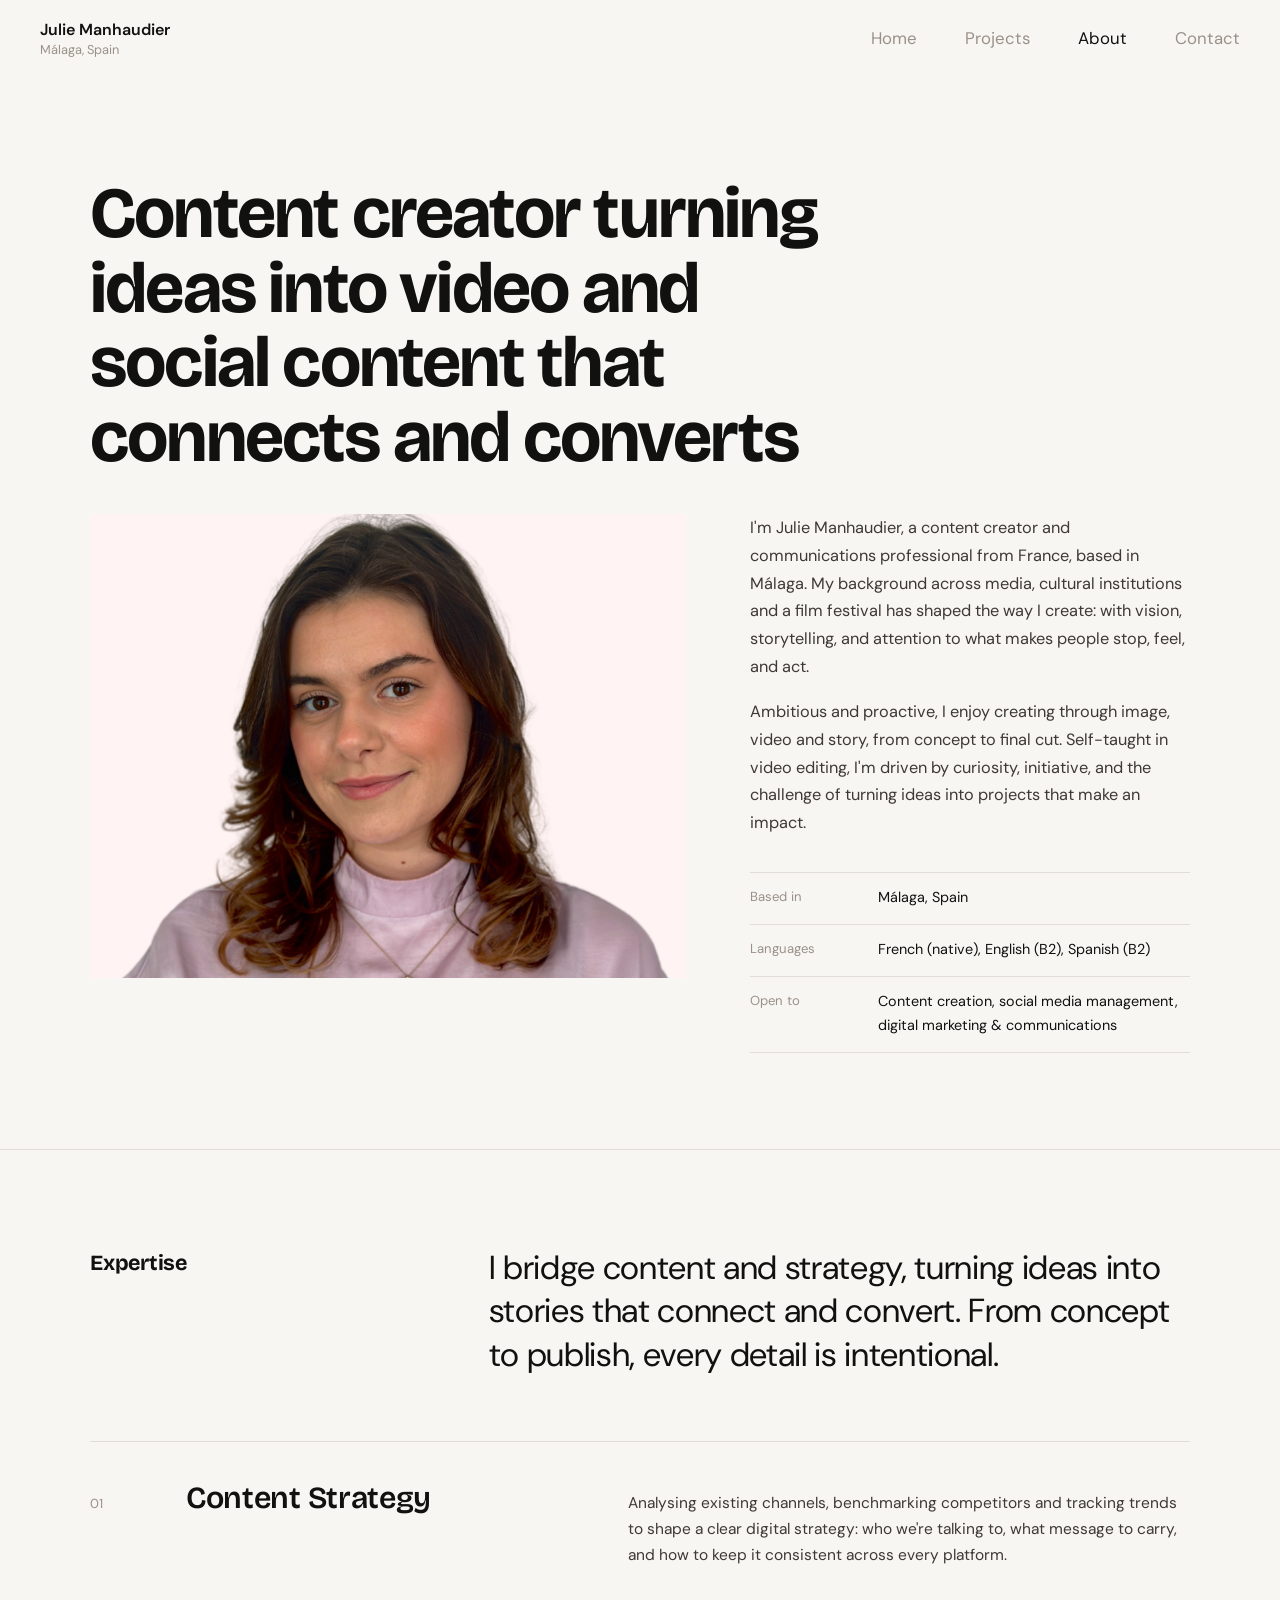
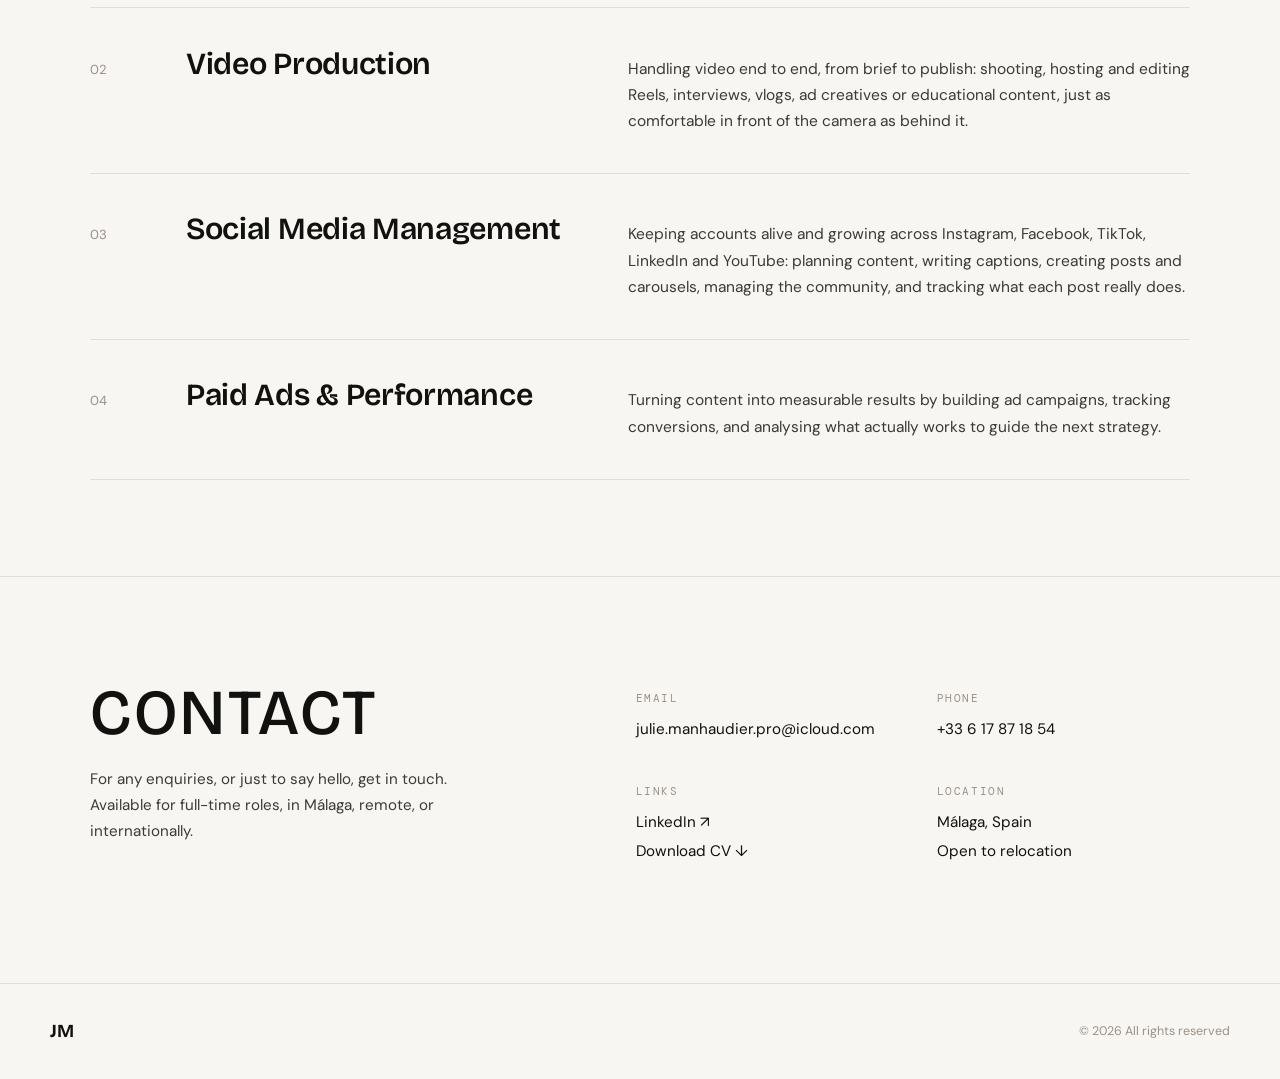
==== about.html @ dcd33e4e "a" ====
<!DOCTYPE html>
<html lang="en">
<head>
  <meta charset="UTF-8" />
  <meta name="viewport" content="width=device-width, initial-scale=1.0" />
  <title>About | Julie Manhaudier</title>
  <meta name="description" content="Julie Manhaudier — About." />
  <link rel="stylesheet" href="style.css" />
  <link rel="preconnect" href="https://fonts.googleapis.com" />
  <link rel="preconnect" href="https://fonts.gstatic.com" crossorigin />
  <link href="https://fonts.googleapis.com/css2?family=Playfair+Display:ital,wght@0,700;0,900;1,700&family=DM+Sans:ital,wght@0,300;0,400;0,500;0,600;1,400&family=DM+Mono:wght@400;500&family=Caveat:wght@500&family=Oswald:wght@400;500&family=Bricolage+Grotesque:opsz,wght@12..96,400..800&display=swap" rel="stylesheet" />
</head>
<body class="is-loading">

  <!-- ── LOADER ── -->
  <div class="loader" id="loader">
    <div class="loader-inner">
      <p class="loader-name">Julie Manhaudier</p>
      <div class="loader-bar"><div class="loader-fill" id="loader-fill"></div></div>
    </div>
  </div>

  <!-- ── NAV ── -->
  <nav id="navbar">
    <a href="index.html" class="nav-logo">Julie Manhaudier<span class="nav-logo-location">Málaga, Spain</span></a>
    <ul class="nav-links" id="nav-links">
      <li><a href="index.html">Home</a></li>
      <li><a href="projects.html">Projects</a></li>
      <li><a href="about.html" class="active">About</a></li>
      <li><a href="#contact">Contact</a></li>
    </ul>
    <button class="burger" id="burger" aria-label="Menu">
      <span></span><span></span><span></span>
    </button>
    <!-- Compact pill — visible when scrolling down -->
    <div class="nav-pill">

      <ul class="pill-links">
        <li><a href="index.html">Home</a></li>
        <li><a href="projects.html">Projects</a></li>
        <li><a href="about.html" class="active">About</a></li>
        <li><a href="#contact">Contact</a></li>
      </ul>
    </div>
  </nav>

  <!-- ── CONTACT DROPDOWN ── -->
  <div class="contact-dropdown" id="contactDropdown">
    <div class="contact-dropdown-head">
      <img src="Media/IMG_2082 2.PNG" alt="Julie Manhaudier" class="contact-dropdown-photo" />
      <div>
        <div class="contact-dropdown-name">Julie Manhaudier</div>
        <span class="contact-dropdown-email">julie.manhaudier.pro@icloud.com</span>
        <span class="contact-dropdown-phone">+33 6 17 87 18 54</span>
      </div>
    </div>
    <div class="contact-dropdown-links">
      <a href="mailto:julie.manhaudier.pro@icloud.com" class="btn btn-light magnetic">
        <svg width="16" height="16" fill="none" stroke="currentColor" stroke-width="2" viewBox="0 0 24 24"><path stroke-linecap="round" stroke-linejoin="round" d="M3 8l7.89 5.26a2 2 0 002.22 0L21 8M5 19h14a2 2 0 002-2V7a2 2 0 00-2-2H5a2 2 0 00-2 2v10a2 2 0 002 2z"/></svg>
        Email
      </a>
      <a href="https://www.linkedin.com/in/juliemanhaudier" target="_blank" rel="noopener" class="btn btn-ghost-light magnetic">LinkedIn ↗</a>
      <a href="https://drive.google.com/uc?export=download&id=18yvJNAwNgYcT3DRF71zWgUE0nswNM7XS" target="_blank" rel="noopener" class="btn btn-ghost-light magnetic">Download CV ↓</a>
    </div>
    <a href="#contact" class="contact-dropdown-more">See full contact section →</a>
  </div>

  <!-- ── ABOUT — editorial ── -->
  <section id="about" class="about-hero">
    <div class="container">
      <h1 class="about-headline reveal-up">Content creator turning ideas into video and social content that connects and converts</h1>
    </div>
  </section>

  <section class="about-feature">
    <div class="container">
      <div class="about-feature-grid">
        <div class="about-photo reveal-up">
          <img id="aboutPhoto" src="Media/1.png" alt="Julie Manhaudier" />
        </div>
        <div class="about-bio reveal-up">
          <p>I'm Julie Manhaudier, a content creator and communications professional from France, based in Málaga. My background across media, cultural institutions and a film festival has shaped the way I create: with vision, storytelling, and attention to what makes people stop, feel, and act.</p>
          <p>Ambitious and proactive, I enjoy creating through image, video and story, from concept to final cut. Self-taught in video editing, I'm driven by curiosity, initiative, and the challenge of turning ideas into projects that make an impact.</p>
          <dl class="about-facts">
            <div><dt>Based in</dt><dd>Málaga, Spain</dd></div>
            <div><dt>Languages</dt><dd>French (native), English (B2), Spanish (B2)</dd></div>
            <div><dt>Open to</dt><dd>Content creation, social media management, digital marketing &amp; communications</dd></div>
          </dl>
        </div>
      </div>
    </div>
  </section>

  <!-- ── EXPERTISE — editorial rows ── -->
  <section id="expertise" class="about-expertise">
    <div class="container">
      <div class="expertise-head reveal-up">
        <span class="about-eyebrow">Expertise</span>
        <p class="expertise-statement">I bridge content and strategy, turning ideas into stories that connect and convert. From concept to publish, every detail is intentional.</p>
      </div>
      <div class="expertise-rows">
        <div class="expertise-row reveal-up">
          <span class="expertise-num">01</span>
          <h3>Content Strategy</h3>
          <p>Analysing existing channels, benchmarking competitors and tracking trends to shape a clear digital strategy: who we're talking to, what message to carry, and how to keep it consistent across every platform.</p>
        </div>
        <div class="expertise-row reveal-up">
          <span class="expertise-num">02</span>
          <h3>Video Production</h3>
          <p>Handling video end to end, from brief to publish: shooting, hosting and editing Reels, interviews, vlogs, ad creatives or educational content, just as comfortable in front of the camera as behind it.</p>
        </div>
        <div class="expertise-row reveal-up">
          <span class="expertise-num">03</span>
          <h3>Social Media Management</h3>
          <p>Keeping accounts alive and growing across Instagram, Facebook, TikTok, LinkedIn and YouTube: planning content, writing captions, creating posts and carousels, managing the community, and tracking what each post really does.</p>
        </div>
        <div class="expertise-row reveal-up">
          <span class="expertise-num">04</span>
          <h3>Paid Ads &amp; Performance</h3>
          <p>Turning content into measurable results by building ad campaigns, tracking conversions, and analysing what actually works to guide the next strategy.</p>
        </div>
      </div>
    </div>
  </section>

  <!-- ── CONTACT ── -->
  <section id="contact" class="section-contact">
    <div class="container">
      <div class="contact-grid">
        <div class="contact-left">
          <h2 class="contact-title reveal-up">Contact</h2>
          <p class="contact-sub reveal-up">For any enquiries, or just to say hello, get in touch. Available for full-time roles, in Málaga, remote, or internationally.</p>
        </div>
        <div class="contact-info reveal-up">
          <div class="contact-block">
            <span class="contact-label">Email</span>
            <a href="mailto:julie.manhaudier.pro@icloud.com">julie.manhaudier.pro@icloud.com</a>
          </div>
          <div class="contact-block">
            <span class="contact-label">Phone</span>
            <a href="tel:+33617871854">+33 6 17 87 18 54</a>
          </div>
          <div class="contact-block">
            <span class="contact-label">Links</span>
            <a href="https://www.linkedin.com/in/juliemanhaudier" target="_blank" rel="noopener">LinkedIn ↗</a>
            <a href="https://drive.google.com/uc?export=download&id=18yvJNAwNgYcT3DRF71zWgUE0nswNM7XS" target="_blank" rel="noopener">Download CV ↓</a>
          </div>
          <div class="contact-block">
            <span class="contact-label">Location</span>
            <span>Málaga, Spain</span>
            <span>Open to relocation</span>
          </div>
        </div>
      </div>
    </div>
  </section>

  <!-- ── FOOTER ── -->
  <footer>
    <div class="footer-inner">
      <span class="nav-logo">JM</span>
      <p>© 2026 All rights reserved</p>
    </div>
  </footer>

  <script src="script.js"></script>
  <script>
    /* ── About photo slideshow ── */
    (function () {
      var img = document.getElementById('aboutPhoto');
      if (!img) return;
      var shots = [
        'Media/1.png', 'Media/2.png', 'Media/3.png', 'Media/4.png', 'Media/5.png'
      ];
      shots.forEach(function (s) { var p = new Image(); p.src = s; }); // preload
      var i = 0;
      setInterval(function () {
        i = (i + 1) % shots.length;
        img.style.opacity = '0';
        setTimeout(function () { img.src = shots[i]; img.style.opacity = '1'; }, 450);
      }, 3200);
    })();
  </script>
</body>
</html>
---- style.css ----
/* ════════════════════════════════════════
   JULIE MANHAUDIER — PORTFOLIO CSS
   ════════════════════════════════════════ */

/* ── FONTS ── */
@font-face {
  font-family: 'Helvetica Compressed';
  src: url('Police/helvetica/helvetica-compressed-5871d14b6903a.otf') format('opentype');
  font-weight: normal;
  font-style: normal;
  font-display: swap;
}

/* ── TOKENS ── */
:root {
  --bg:        #F8F6F2;
  --bg-cream:  #F2EDE6;
  --ink:       #111110;
  --ink2:      #3D3A36;
  --muted:     #9A9189;
  --accent:    #C9714A;
  --accent2:   #E8956D;
  --white:     #FFFFFF;
  --dark:      #111110;
  --border:    #E2DDD7;
  --serif:     'Playfair Display', Georgia, serif;
  --display:   'Bricolage Grotesque', 'Archivo', var(--sans);
  --sans:      'DM Sans', system-ui, sans-serif;
  --mono:      'DM Mono', monospace;
  --ease-out:  cubic-bezier(0.16, 1, 0.3, 1);
  --ease-in-out: cubic-bezier(0.83, 0, 0.17, 1);
}

/* ── RESET ── */
*, *::before, *::after { box-sizing: border-box; margin: 0; padding: 0; }
html { scroll-behavior: smooth; }
body {
  background: var(--bg);
  color: var(--ink);
  font-family: var(--sans);
  font-size: 16px;
  line-height: 1.65;
  -webkit-font-smoothing: antialiased;
  overflow-x: hidden;
}
body.is-loading { overflow: hidden; }
a { color: inherit; text-decoration: none; }
em { font-style: italic; color: var(--accent); }
strong { font-weight: 600; }

.container { max-width: 1180px; margin: 0 auto; padding: 0 2.5rem; }

/* ── NOISE TEXTURE ── */
.noise {
  position: absolute; inset: 0;
  background-image: url("data:image/svg+xml,%3Csvg viewBox='0 0 256 256' xmlns='http://www.w3.org/2000/svg'%3E%3Cfilter id='noise'%3E%3CfeTurbulence type='fractalNoise' baseFrequency='0.9' numOctaves='4' stitchTiles='stitch'/%3E%3C/filter%3E%3Crect width='100%25' height='100%25' filter='url(%23noise)' opacity='0.04'/%3E%3C/svg%3E");
  pointer-events: none;
  z-index: 1;
  opacity: 0.5;
}

/* ════════════════════════
   LOADER
════════════════════════ */
.loader {
  position: fixed; inset: 0;
  background: var(--ink);
  display: flex; align-items: center; justify-content: center;
  z-index: 10000;
  transition: opacity .6s var(--ease-out), visibility .6s;
}
.loader.hidden { opacity: 0; visibility: hidden; }

.loader-inner { text-align: center; }
.loader-name {
  font-family: var(--serif);
  font-size: clamp(1.4rem, 3vw, 2rem);
  color: var(--white);
  margin-bottom: 1.5rem;
  letter-spacing: 0.04em;
}
.loader-bar {
  width: 200px; height: 2px;
  background: rgba(255,255,255,0.15);
  border-radius: 999px;
  overflow: hidden;
  margin: 0 auto;
}
.loader-fill {
  height: 100%;
  background: var(--accent);
  width: 0%;
  transition: width .05s linear;
  border-radius: 999px;
}

/* ════════════════════════
   NAV
════════════════════════ */
#navbar {
  position: fixed; top: 0; left: 0; right: 0; z-index: 100;
  display: flex; align-items: center; justify-content: space-between;
  padding: 1.2rem 2.5rem;
  transition:
    background .5s var(--ease-out),
    border-color .5s,
    padding .5s var(--ease-out);
  border-bottom: 1px solid transparent;
}
#navbar.scrolled {
  background: rgba(248,246,242,0.0);
  border-bottom-color: transparent;
}

/* ── PILL — appears when scrolling down ── */
.nav-pill {
  position: absolute;
  left: 50%; top: 50%;
  transform: translate(-50%, -50%) scale(0.85);
  display: flex; align-items: center; gap: 0;
  background: rgba(20,20,20,0.82);
  backdrop-filter: blur(18px);
  border-radius: 999px;
  padding: 0.6rem 1.4rem;
  opacity: 0;
  pointer-events: none;
  white-space: nowrap;
  transition:
    opacity .45s var(--ease-out),
    transform .45s var(--ease-out);
  border: 1px solid rgba(255,255,255,0.08);
}
#navbar.compact .nav-pill {
  opacity: 1;
  pointer-events: auto;
  transform: translate(-50%, -50%) scale(1);
}
.nav-pill .pill-logo {
  font-family: var(--serif);
  font-size: 0.95rem; font-weight: 700;
  color: rgba(255,255,255,0.92);
  letter-spacing: -0.01em;
  padding-right: 1.1rem;
  margin-right: 1.1rem;
  border-right: 1px solid rgba(255,255,255,0.18);
}
.nav-pill .pill-links {
  display: flex; gap: 1.4rem; list-style: none; align-items: center;
}
.nav-pill .pill-links a {
  font-size: 0.82rem; font-weight: 500;
  color: rgba(255,255,255,0.75);
  transition: color .2s;
}
.nav-pill .pill-links a:hover { color: #fff; }
.nav-pill .pill-links .nav-cta {
  padding: 0.3rem 0.85rem !important;
  background: rgba(255,255,255,0.12) !important;
  color: rgba(255,255,255,0.92) !important;
  font-size: 0.82rem;
}
.nav-pill .pill-links .nav-cta:hover { background: var(--accent) !important; color: #fff !important; }

/* Normal logo & links fade out when compact */
.nav-logo {
  font-family: var(--serif);
  font-size: 1.15rem; font-weight: 900;
  color: var(--ink); letter-spacing: -0.02em;
  transition: opacity .4s var(--ease-out);
}
/* Navbar logo — name + location, Max Pratt style */
#navbar .nav-logo {
  font-family: var(--sans);
  font-size: 1rem;
  font-weight: 600;
  letter-spacing: 0;
  line-height: 1.35;
}
.nav-logo-location {
  display: block;
  font-size: .8rem;
  font-weight: 400;
  color: var(--muted);
}
#navbar.compact .nav-logo,
#navbar.compact .nav-links,
#navbar.compact .burger {
  opacity: 0;
  pointer-events: none;
}
.nav-links { display: flex; gap: 3rem; list-style: none; align-items: center; transition: gap .5s var(--ease-out); }
.nav-links a {
  font-family: var(--sans);
  font-size: 1.05rem; font-weight: 400;
  letter-spacing: 0;
  color: var(--muted);
  transition: color .25s;
}
.nav-links a:hover { color: var(--ink); }
.nav-links a.active { color: var(--ink); }

/* ── CONTACT DROPDOWN ── */
.contact-dropdown {
  position: fixed;
  top: 74px;
  right: 2.5rem;
  width: fit-content;
  max-width: calc(100vw - 3rem);
  background: var(--dark);
  border-radius: 16px;
  padding: 1.4rem;
  box-shadow: 0 24px 60px rgba(0,0,0,0.35);
  z-index: 200;
  opacity: 0;
  transform: translateY(-8px);
  pointer-events: none;
  transition: opacity .25s var(--ease-out), transform .25s var(--ease-out);
}
.contact-dropdown.open {
  opacity: 1;
  transform: translateY(0);
  pointer-events: auto;
}
.contact-dropdown-head {
  display: flex;
  align-items: flex-start;
  gap: .9rem;
  margin-bottom: 1.2rem;
}
.contact-dropdown-photo {
  width: 60px; height: 60px;
  border-radius: 12px;
  object-fit: cover;
  flex-shrink: 0;
}
.contact-dropdown-name {
  font-family: var(--serif);
  font-weight: 900;
  font-size: 1.05rem;
  color: var(--white);
  margin-bottom: .3rem;
}
.contact-dropdown-email,
.contact-dropdown-phone {
  display: block;
  font-size: .8rem;
  color: rgba(255,255,255,0.65);
  margin-top: .15rem;
}
.contact-dropdown-links {
  display: flex;
  gap: .5rem;
  flex-wrap: nowrap;
}
.contact-dropdown-links .btn {
  padding: 0.5rem 0.8rem !important;
  font-size: .78rem;
  white-space: nowrap;
}
.contact-dropdown-more {
  display: block;
  text-align: center;
  margin-top: 1rem;
  font-size: .78rem;
  color: rgba(255,255,255,0.5);
  transition: color .2s;
}
.contact-dropdown-more:hover { color: var(--white); }

@media (max-width: 600px) {
  .contact-dropdown { right: 1.25rem; left: 1.25rem; width: auto; }
  .contact-dropdown-links { flex-wrap: wrap; }
}

.burger { display: none; flex-direction: column; gap: 5px; background: none; border: none; padding: 4px; z-index: 110; }
.burger span { display: block; width: 22px; height: 2px; background: var(--ink); border-radius: 2px; transition: .3s; }
.burger.open span:nth-child(1) { transform: translateY(7px) rotate(45deg); }
.burger.open span:nth-child(2) { opacity: 0; }
.burger.open span:nth-child(3) { transform: translateY(-7px) rotate(-45deg); }

/* ════════════════════════
   SECTION LABELS
════════════════════════ */
.section-tag {
  display: inline-block;
  font-family: var(--mono);
  font-size: 0.68rem;
  font-weight: 500;
  letter-spacing: 0.2em;
  text-transform: uppercase;
  color: var(--accent);
  margin-bottom: 1.2rem;
}
.section-tag-light { color: rgba(255,255,255,0.45); }

/* ════════════════════════
   TYPOGRAPHY ANIMATIONS
════════════════════════ */

/* Line reveal (used for headings) */
.line-wrap {
  display: block;
  overflow: hidden;
  padding-bottom: 0.12em;  /* room for descenders */
}
.line-inner {
  display: block;
  transform: translateY(110%);
  transition: transform 0.85s var(--ease-out);
  padding-top: 0.05em;     /* room for ascenders */
}
.line-inner.revealed { transform: translateY(0); }

/* Fade up reveal */
.reveal-up {
  opacity: 0;
  transform: translateY(30px);
  transition: opacity .7s var(--ease-out), transform .7s var(--ease-out);
}
.reveal-up.visible { opacity: 1; transform: translateY(0); }

.reveal-fade {
  opacity: 0;
  transition: opacity .8s var(--ease-out);
}
.reveal-fade.visible { opacity: 1; }

/* Display headings */
.display-heading {
  font-family: var(--serif);
  font-size: clamp(2.6rem, 5.5vw, 5rem);
  font-weight: 900;
  line-height: 1.0;
  letter-spacing: -0.02em;
  color: var(--ink);
  margin-bottom: 3rem;
}
.display-heading-light { color: var(--white); }
.display-heading-light em { color: rgba(255,255,255,0.55); }

/* Centered compressed heading (Featured Projects) */
.featured-heading {
  font-family: var(--display);
  font-size: clamp(2.2rem, 4vw, 3rem);
  font-weight: 500;
  line-height: 1.1;
  letter-spacing: 0.04em;
  text-transform: uppercase;
  color: var(--ink);
  text-align: center;
  margin-bottom: 3.5rem;
}

/* ════════════════════════
   HERO
════════════════════════ */
#hero {
  min-height: 92vh;
  display: grid;
  grid-template-columns: 1fr 1fr;
  align-items: center;
  gap: 3rem;
  padding: 9rem 2.5rem 2rem;
  max-width: 1180px;
  margin: 0 auto;
  position: relative;
}

.hero-name {
  font-family: var(--mono);
  font-size: 0.75rem;
  font-weight: 500;
  letter-spacing: 0.18em;
  text-transform: uppercase;
  color: var(--muted);
  margin-bottom: 1rem;
  opacity: 0;
  transition: opacity .8s .4s;
}
.hero-name.visible { opacity: 1; }

.hero-title {
  font-family: var(--serif);
  font-size: clamp(2.8rem, 5vw, 4.8rem);
  font-weight: 900;
  line-height: 1.08;
  letter-spacing: -0.03em;
  margin-bottom: 2.4rem;
}

.hero-sub {
  font-size: 1rem;
  color: var(--ink2);
  line-height: 1.75;
  margin-bottom: 2.2rem;
  max-width: 420px;
}
.hero-sub strong { color: var(--accent); }

.hero-actions { display: flex; gap: 0.75rem; flex-wrap: wrap; margin-bottom: 2rem; }

/* Typewriter cursor in title */
.h-cur {
  display: inline-block;
  font-style: normal;
  color: var(--accent);
  animation: blink .75s step-end infinite;
  font-weight: 400;
  margin-left: 1px;
}
.h-dot {
  font-style: normal;
  opacity: 0;
  transition: opacity .2s;
}
.h-dot.visible { opacity: 1; }
@keyframes blink { 0%,100%{opacity:1} 50%{opacity:0} }

.hero-available {
  display: inline-flex;
  align-items: center;
  gap: 0.5rem;
  font-size: 0.72rem;
  font-weight: 600;
  letter-spacing: 0.14em;
  text-transform: uppercase;
  color: var(--ink);
  margin-bottom: 0.4rem;
}

.hero-location {
  font-size: 0.82rem;
  color: var(--muted);
  margin-bottom: 0;
}
.avail-dot {
  width: 7px; height: 7px;
  border-radius: 50%;
  background: #22c55e;
  box-shadow: 0 0 0 0 rgba(34,197,94,0.4);
  animation: avail-pulse 2s infinite;
}
@keyframes avail-pulse {
  0%   { box-shadow: 0 0 0 0   rgba(34,197,94,0.4); }
  70%  { box-shadow: 0 0 0 8px rgba(34,197,94,0); }
  100% { box-shadow: 0 0 0 0   rgba(34,197,94,0); }
}

.hero-meta-row {
  display: flex; flex-wrap: wrap; align-items: center;
  gap: 0.4rem; font-size: 0.79rem; color: var(--muted);
}
.hero-meta-row .dot { opacity: 0.3; }

/* ── BUTTONS ── */
.btn {
  display: inline-flex; align-items: center; gap: 0.5rem;
  padding: 0.82rem 1.8rem;
  border-radius: 999px;
  font-size: 0.9rem; font-weight: 600;
  letter-spacing: 0.02em;
  transition: background .25s, color .25s, transform .25s, box-shadow .25s;
  border: none; position: relative; overflow: hidden;
}
.btn::before {
  content: ''; position: absolute; inset: 0;
  background: rgba(255,255,255,0.12);
  opacity: 0; transition: opacity .2s;
}
.btn:hover::before { opacity: 1; }

.btn-dark    { background: var(--ink); color: var(--white); }
.btn-dark:hover { background: var(--accent); box-shadow: 0 8px 24px rgba(201,113,74,.28); }
.btn-ghost   { border: 1.5px solid var(--border); color: var(--ink2); background: transparent; }
.btn-ghost:hover { border-color: var(--ink); color: var(--ink); }
.btn-light   { background: var(--white); color: var(--ink); }
.btn-light:hover { background: var(--accent); color: var(--white); box-shadow: 0 8px 24px rgba(201,113,74,.28); }
.btn-ghost-light { border: 1.5px solid rgba(255,255,255,0.22); color: rgba(255,255,255,0.8); background: transparent; }
.btn-ghost-light:hover { border-color: var(--white); color: var(--white); }

/* Magnetic button */
.magnetic { transition: transform .3s var(--ease-out), background .25s, color .25s, box-shadow .25s; }

/* ════════════════════════
   PHONE MOCKUP
════════════════════════ */
.hero-right { display: flex; justify-content: center; align-items: center; }

.phone-scene {
  position: relative;
  width: 270px;
  perspective: 800px;
  transform-style: preserve-3d;
}

.phone-glow {
  position: absolute;
  width: 200px; height: 200px;
  background: radial-gradient(circle, rgba(201,113,74,0.22) 0%, transparent 70%);
  top: 50%; left: 50%;
  transform: translate(-50%, -50%);
  pointer-events: none;
  filter: blur(20px);
}

.phone {
  width: 270px; height: 550px;
  background: #0f0f0f;
  border-radius: 48px;
  padding: 7px;
  border: 1.5px solid rgba(255,255,255,0.08);
  box-shadow:
    0 0 0 1px rgba(0,0,0,0.3),
    0 30px 60px rgba(13,13,13,0.3),
    0 60px 120px rgba(13,13,13,0.18),
    0 4px 12px rgba(13,13,13,0.12),
    inset 0 1px 0 rgba(255,255,255,0.1);
  position: relative;
  animation: phoneBob 6s var(--ease-in-out) infinite;
}

@keyframes phoneBob {
  0%,100% { transform: translateY(0) rotate(-1.2deg); }
  50%     { transform: translateY(-16px) rotate(1.2deg); }
}

.phone-notch {
  width: 72px; height: 18px;
  background: #0f0f0f;
  border-radius: 10px;
  position: absolute;
  top: 7px; left: 50%; transform: translateX(-50%);
  z-index: 2;
}
.phone-screen {
  width: 100%; height: 100%;
  background: #000;
  border-radius: 42px;
  overflow: hidden;
}
.phone-video {
  width: 100%; height: 100%;
  object-fit: cover;
  border-radius: 42px;
  display: block;
}

/* ── FLOATING BADGES ── */
.float-badge {
  position: absolute;
  background: rgba(255,255,255,0.95);
  backdrop-filter: blur(10px);
  border: 1px solid rgba(255,255,255,0.6);
  border-radius: 999px;
  padding: 0.5rem 1.1rem;
  font-size: 0.76rem; font-weight: 600;
  color: var(--ink);
  box-shadow: 0 6px 20px rgba(13,13,13,0.1), 0 1px 3px rgba(13,13,13,0.06);
  white-space: nowrap;
  user-select: none;
  transition: box-shadow .25s, border-color .25s, transform .25s;
}
.float-badge {
  transition:
    transform 0.4s var(--ease-out),
    box-shadow 0.3s,
    border-color 0.3s;
}

/* Right side */
.float-1 { top: 80px;    right: -145px; animation: fA 4.5s ease-in-out infinite; }
.float-2 { bottom: 100px; right: -135px; animation: fB 4.5s ease-in-out infinite .8s; }
/* Left side */
.float-3 { top: 60px;    left: -150px; animation: fB 4.5s ease-in-out infinite .4s; }
.float-4 { bottom: 80px;  left: -140px; animation: fA 4.5s ease-in-out infinite 1.2s; }

@keyframes fA { 0%,100%{transform:translateY(0)} 50%{transform:translateY(-10px)} }
@keyframes fB { 0%,100%{transform:translateY(0)} 50%{transform:translateY(10px)} }
@keyframes fC { 0%,100%{transform:translateY(-50%) translateX(0)} 50%{transform:translateY(calc(-50% - 8px)) translateX(4px)} }

/* ════════════════════════
   STATS BAR
════════════════════════ */
.stats-bar {
  background: var(--bg);
  border-top: 1px solid var(--border);
  border-bottom: 1px solid var(--border);
  padding: 2.2rem 0;
  overflow: hidden;
}
.stats-track {
  display: flex; align-items: flex-start;
  gap: 4rem;
  width: max-content;
  animation: marquee 60s linear infinite;
}
.stats-bar:hover .stats-track { animation-play-state: paused; }
.stat-item { display: flex; flex-direction: column; align-items: center; text-align: center; }
.stat-num {
  font-family: var(--serif);
  font-size: clamp(2.4rem, 4vw, 3.4rem);
  font-weight: 900;
  color: var(--ink); line-height: 1;
}
.stat-lbl { font-size: 0.78rem; color: var(--ink2); margin-top: .6rem; white-space: nowrap; }
.stat-lbl em { font-style: normal; color: var(--accent); }
.stat-co  {
  font-size: 0.68rem;
  font-family: var(--mono);
  text-transform: uppercase;
  color: var(--muted);
  margin-top: .45rem;
  letter-spacing: 0.08em;
}
.stat-div { width: 1px; height: 72px; background: var(--border); flex-shrink: 0; align-self: center; }

/* ════════════════════════
   SECTIONS BACKGROUNDS
════════════════════════ */
.section-light  { padding: 8rem 0; background: var(--bg); }
#featured-projects.section-light { padding-top: 5.5rem; }
.section-dark   { padding: 8rem 0; background: var(--dark); }
.section-cream  { padding: 8rem 0; background: var(--bg-cream); }

/* ════════════════════════
   ABOUT
════════════════════════ */
/* ── ABOUT — editorial ── */
.about-hero { padding: calc(6rem + 5rem) 0 2.5rem; }
.about-eyebrow {
  display: inline-block;
  font-family: var(--display);
  font-size: 1.35rem;
  font-weight: 700;
  letter-spacing: -0.01em;
  color: var(--ink);
}
.about-headline {
  font-family: var(--display);
  font-size: clamp(2.1rem, 5.6vw, 4.8rem);
  font-weight: 700;
  line-height: 1.04;
  letter-spacing: -0.025em;
  color: var(--ink);
  max-width: 18ch;
}

.about-feature { padding: 0 0 6rem; }
.about-feature-grid {
  display: grid;
  grid-template-columns: 1.15fr 0.85fr;
  gap: 4rem;
  align-items: start;
}
.about-photo img {
  width: 100%;
  aspect-ratio: 9 / 7;
  object-fit: cover;
  object-position: center;
  display: block;
  transition: opacity .45s var(--ease-out);
}
.about-bio p {
  font-size: 1.02rem;
  color: var(--ink2);
  line-height: 1.7;
  margin-bottom: 1.1rem;
}
.about-facts {
  margin-top: 2.2rem;
  border-top: 1px solid var(--border);
}
.about-facts > div {
  display: flex;
  gap: 1.5rem;
  padding: .85rem 0;
  border-bottom: 1px solid var(--border);
}
.about-facts dt {
  flex: 0 0 6.5rem;
  font-size: .82rem;
  color: var(--muted);
}
.about-facts dd { font-size: .9rem; color: var(--ink); }

/* ── EXPERTISE — editorial rows ── */
.about-expertise { padding: 6rem 0; border-top: 1px solid var(--border); }
.expertise-head {
  display: grid;
  grid-template-columns: 1fr 2fr;
  gap: 3rem;
  margin-bottom: 4rem;
}
.expertise-statement {
  font-size: clamp(1.35rem, 2.6vw, 2.1rem);
  font-weight: 400;
  line-height: 1.32;
  letter-spacing: -0.01em;
  color: var(--ink);
  max-width: 30ch;
}
.expertise-rows { border-bottom: 1px solid var(--border); }
.expertise-row {
  display: grid;
  grid-template-columns: 3.5rem 1fr 1.4fr;
  gap: 2.5rem;
  padding: 2.4rem 0;
  border-top: 1px solid var(--border);
  align-items: baseline;
  transition: padding-left .3s var(--ease-out);
}
.expertise-row:hover { padding-left: .6rem; }
.expertise-num {
  font-size: .82rem;
  color: var(--muted);
}
.expertise-row h3 {
  font-family: var(--display);
  font-size: clamp(1.4rem, 2.4vw, 2rem);
  font-weight: 600;
  letter-spacing: -0.01em;
  line-height: 1.1;
  color: var(--ink);
}
.expertise-row > p { font-size: 0.97rem; color: var(--ink2); line-height: 1.7; }
@media (max-width: 820px) {
  .about-feature-grid { grid-template-columns: 1fr; gap: 2.5rem; align-items: start; }
  .expertise-head { grid-template-columns: 1fr; gap: 1.4rem; margin-bottom: 2.5rem; }
  .expertise-row { grid-template-columns: 2.5rem 1fr; gap: 1rem 1.2rem; }
  .expertise-row > p { grid-column: 2 / 3; }
}
.about-langs { display: flex; flex-wrap: wrap; gap: .6rem; margin-top: 2rem; }
.lang-pill {
  padding: .38rem 1rem; border-radius: 999px;
  border: 1px solid var(--border);
  font-size: .8rem; color: var(--ink2);
  transition: border-color .2s, color .2s;
}
.lang-pill:hover { border-color: var(--accent); color: var(--accent); }

.open-card {
  background: var(--white);
  border: 1px solid var(--border);
  border-radius: 16px; padding: 1.8rem;
  transition: transform .3s var(--ease-out), box-shadow .3s;
}
.open-card:hover {
  transform: translateY(-4px);
  box-shadow: 0 12px 36px rgba(13,13,13,0.08);
}

/* ── PHOTO STACK — scattered table look ── */
.about-right {
  display: flex;
  align-items: center;
  justify-content: flex-end;
  padding: 2rem 1rem 2rem 0;
}

.photo-stack {
  display: grid;
  grid-template-columns: 1fr 1fr;
  gap: 1.6rem;
  width: 100%;
  perspective: 1200px;
}

/* ── POLAROID STACK ── */
.polaroid-stack {
  position: relative;
  width: 340px;
  height: 340px;
  margin: auto;
  cursor: pointer;
}

/* Hint animation — partial fan on load */
@keyframes polaroid-hint {
  0%   { transform: rotate(var(--r)) translateX(var(--tx)); }
  40%  { transform: rotate(var(--fan-r)) translateX(calc(var(--fan-tx) * 0.45)); }
  70%  { transform: rotate(var(--fan-r)) translateX(calc(var(--fan-tx) * 0.45)); }
  100% { transform: rotate(var(--r)) translateX(var(--tx)); }
}
.polaroid.hint-animate {
  animation: polaroid-hint 1.4s var(--ease-out) forwards;
}

.polaroid {
  position: absolute;
  top: 0; left: 0;
  width: 320px;
  background: #fff;
  padding: 10px 10px 38px 10px;
  box-shadow: 0 4px 20px rgba(13,13,13,0.14), 0 1px 4px rgba(13,13,13,0.08);
  transform: rotate(var(--r, 0deg)) translateX(var(--tx, 0px));
  transform-origin: bottom center;
  transition: transform 0.55s var(--ease-out), box-shadow 0.4s, z-index 0s;
  z-index: var(--z, 1);
}

.polaroid img {
  width: 100%;
  aspect-ratio: 4 / 3;
  object-fit: cover;
  display: block;
}

.polaroid-caption {
  display: block;
  text-align: center;
  font-family: 'Caveat', cursive;
  font-size: 1.05rem;
  color: #333;
  margin-top: 8px;
  opacity: 0;
  transition: opacity 0.35s var(--ease-out);
}

/* Fanned out — on hover of stack or .fanned class (mobile tap) */
.polaroid-stack:hover .polaroid,
.polaroid-stack.fanned .polaroid {
  transform: rotate(var(--fan-r, 0deg)) translateX(var(--fan-tx, 0px));
}
.polaroid-stack:hover .polaroid-caption,
.polaroid-stack.fanned .polaroid-caption {
  opacity: 1;
}

/* Individual photo hover — lift to front */
.polaroid-stack:hover .polaroid:hover,
.polaroid-stack.fanned .polaroid:hover {
  transform: rotate(0deg) translateX(var(--fan-tx, 0px)) translateY(-20px) scale(1.04);
  box-shadow: 0 20px 50px rgba(13,13,13,0.22);
  z-index: 10;
}

.photo-tilt {
  position: relative;
  transition-delay: calc(var(--i) * 120ms);
  cursor: pointer;
}

/* Even photos nudge down, odd nudge up — creates scatter feel */
.photo-tilt:nth-child(odd)  { margin-top: 18px; }
.photo-tilt:nth-child(even) { margin-top: -18px; }

.photo-tilt-inner {
  position: relative;
  border-radius: 12px;
  overflow: hidden;
  border: 4px solid var(--white);
  box-shadow:
    0 2px 8px rgba(13,13,13,0.10),
    0 8px 24px rgba(13,13,13,0.14),
    0 1px 2px rgba(13,13,13,0.08);
  transform: rotate(var(--r, 0deg));
  transform-style: preserve-3d;
  transition:
    transform 0.55s var(--ease-out),
    box-shadow 0.45s var(--ease-out),
    z-index 0s;
  will-change: transform;
  aspect-ratio: 16 / 9;
}

.photo-tilt-inner img {
  width: 100%; height: 100%;
  object-fit: cover;
  display: block;
  pointer-events: none;
  transition: transform 0.5s var(--ease-out);
}

/* Shine overlay — follows cursor */
.photo-shine {
  position: absolute;
  inset: 0;
  background: radial-gradient(
    circle at var(--sx, 50%) var(--sy, 50%),
    rgba(255,255,255,0.20) 0%,
    transparent 60%
  );
  opacity: 0;
  transition: opacity 0.3s;
  pointer-events: none;
  border-radius: 10px;
}

/* On hover: straighten, lift, come forward */
.photo-tilt {
  z-index: 1;
}
.photo-tilt:hover {
  z-index: 10;
}
.photo-tilt:hover .photo-tilt-inner {
  transform: rotate(0deg) translateY(-14px) scale(1.05);
  box-shadow:
    0 22px 55px rgba(13,13,13,0.24),
    0 8px 22px rgba(13,13,13,0.14);
}
.photo-tilt:hover .photo-shine { opacity: 1; }
.photo-tilt:hover img { transform: scale(1.03); }
.card-label { font-family: var(--mono); font-size: .65rem; font-weight: 500; letter-spacing: .18em; text-transform: uppercase; color: var(--muted); margin-bottom: 1rem; }
.open-chips { display: flex; flex-wrap: wrap; gap: .45rem; }
.open-chips span {
  padding: .32rem .85rem; border-radius: 999px;
  background: var(--bg-cream); border: 1px solid var(--border);
  font-size: .77rem; color: var(--ink2); font-weight: 500;
  transition: background .2s, color .2s, border-color .2s;
}
.open-chips span:hover { background: var(--ink); color: var(--white); border-color: var(--ink); }

/* ════════════════════════
   SERVICES
════════════════════════ */
.services-grid {
  display: grid; grid-template-columns: repeat(2,1fr);
  gap: 1.25rem;
}
.service-card {
  background: rgba(255,255,255,0.06);
  border: 1px solid rgba(255,255,255,0.1);
  border-radius: 16px; padding: 2.2rem;
  transition: background .3s, border-color .3s, transform .3s var(--ease-out);
}
.service-card:hover { background: rgba(255,255,255,0.1); border-color: rgba(255,255,255,0.22); transform: translateY(-4px); }
.service-accent { background: rgba(201,113,74,0.12); border-color: rgba(201,113,74,0.3); }
.service-accent:hover { background: rgba(201,113,74,0.2); border-color: var(--accent); }
.s-num { font-family: var(--mono); font-size: .68rem; color: var(--accent); display: block; margin-bottom: .8rem; }
.service-card h3 { font-size: 1.1rem; font-weight: 700; color: var(--white); margin-bottom: .7rem; }
.service-card p  { font-size: .88rem; color: rgba(255,255,255,0.5); line-height: 1.65; margin-bottom: 1rem; }
.service-card ul { list-style: none; }
.service-card li {
  font-size: .83rem; color: rgba(255,255,255,0.4);
  padding: .42rem 0; border-bottom: 1px solid rgba(255,255,255,0.06);
  display: flex; align-items: center; gap: .6rem;
}
.service-card li::before { content: '→'; color: var(--accent); font-size: .75rem; }
.service-card li:last-child { border-bottom: none; }

/* ════════════════════════
   MARQUEE
════════════════════════ */
.marquee-bar {
  background: var(--bg-cream);
  border-top: 1px solid var(--border);
  border-bottom: 1px solid var(--border);
  padding: 1.1rem 0;
  overflow: hidden;
}
.marquee-track {
  display: flex; align-items: center; gap: 2rem;
  width: max-content;
  animation: marquee 28s linear infinite;
}
.marquee-track span { font-size: .82rem; font-weight: 500; color: var(--ink2); white-space: nowrap; }
.marquee-track .mx { color: var(--accent); font-size: .6rem; }
.marquee-track .marquee-label { font-family: var(--mono); font-size: .65rem; font-weight: 500; letter-spacing: .18em; text-transform: uppercase; color: var(--muted); }
@keyframes marquee { from { transform: translateX(0); } to { transform: translateX(-50%); } }
.marquee-bar:hover .marquee-track { animation-play-state: paused; }

/* ════════════════════════
   PROJECTS
════════════════════════ */

/* ── PROJECT GRID — 4:5 image cards, breaks out of the container for bigger covers ── */
.project-grid {
  display: grid;
  grid-template-columns: repeat(3, 1fr);
  gap: 2.5rem;
  width: min(92vw, 1500px);
  position: relative;
  left: 50%;
  transform: translateX(-50%);
}

.project-card { display: block; }

.project-card-media {
  aspect-ratio: 4 / 5;
  overflow: hidden;
  background: #0d0d0d;
}
.project-card-media img {
  width: 100%; height: 100%;
  object-fit: cover;
  display: block;
  transition: transform .5s var(--ease-out);
}
.project-card:hover .project-card-media img { transform: scale(1.04); }

.project-card-title {
  display: block;
  font-family: var(--display);
  font-size: 1.05rem;
  font-weight: 500;
  letter-spacing: .05em;
  text-transform: uppercase;
  text-align: center;
  color: var(--ink);
  margin-top: 1.2rem;
}

.project-card-link {
  display: block;
  text-align: center;
  font-size: .9rem;
  font-weight: 500;
  color: var(--ink);
  margin-top: .55rem;
  transition: opacity .2s;
}
.project-card:hover .project-card-link { opacity: .7; }

.projects-more { display: flex; justify-content: center; margin-top: 3rem; }

/* ════════════════════════
   EDUCATION
════════════════════════ */
.edu-grid {
  display: grid; grid-template-columns: 1.3fr 0.7fr;
  gap: 2rem; align-items: start;
}
.edu-main {
  background: var(--white); border: 1px solid var(--border);
  border-radius: 16px; padding: 2.5rem;
  transition: transform .3s var(--ease-out), box-shadow .3s;
}
.edu-main:hover { transform: translateY(-4px); box-shadow: 0 12px 36px rgba(13,13,13,0.08); }
.edu-main h3 {
  font-family: var(--serif); font-size: 1.5rem; font-weight: 700;
  line-height: 1.2; margin: .5rem 0 1.2rem;
}
.edu-list { list-style: none; display: flex; flex-direction: column; gap: .5rem; }
.edu-list li {
  font-size: .88rem; color: var(--ink2);
  padding-left: 1.2rem; position: relative;
}
.edu-list li::before { content: '→'; position: absolute; left: 0; color: var(--accent); font-size: .75rem; }
.edu-side { display: flex; flex-direction: column; gap: 1.25rem; }
.edu-card {
  background: var(--white); border: 1px solid var(--border);
  border-radius: 16px; padding: 1.8rem;
  transition: transform .3s var(--ease-out), box-shadow .3s;
}
.edu-card:hover { transform: translateY(-3px); box-shadow: 0 8px 24px rgba(13,13,13,0.07); }
.edu-card h4 { font-size: 1rem; font-weight: 700; margin: .4rem 0 .25rem; }
.edu-card p  { font-size: .82rem; color: var(--muted); }

/* ════════════════════════
   SKILLS
════════════════════════ */
.skills-grid {
  display: grid; grid-template-columns: repeat(3, 1fr);
  gap: 1.5rem;
}
.skill-col {
  background: var(--white); border: 1px solid var(--border);
  border-radius: 16px; padding: 2rem;
  transition: transform .3s var(--ease-out), box-shadow .3s, border-color .3s;
}
.skill-col:hover { transform: translateY(-4px); box-shadow: 0 12px 36px rgba(13,13,13,.08); border-color: var(--accent); }
.skill-col h4 {
  font-family: var(--mono); font-size: .68rem; font-weight: 500;
  letter-spacing: .16em; text-transform: uppercase;
  color: var(--muted); margin-bottom: 1.2rem;
}
.skill-col ul { list-style: none; }
.skill-col li {
  font-size: .88rem; color: var(--ink2);
  padding: .5rem 0; border-bottom: 1px solid var(--bg-cream);
  display: flex; align-items: center; gap: .6rem;
  transition: color .2s, padding-left .2s;
}
.skill-col li:last-child { border-bottom: none; }
.skill-col li::before { content: '·'; color: var(--accent); font-size: 1rem; flex-shrink: 0; }
.skill-col li:hover { color: var(--ink); padding-left: 4px; }

/* ════════════════════════
   CONTACT
════════════════════════ */
.section-contact {
  padding: 6.5rem 0 7.5rem;
  background: var(--bg);
  border-top: 1px solid var(--border);
}
.contact-grid {
  display: grid;
  grid-template-columns: 1fr 1.15fr;
  gap: 4rem;
  align-items: start;
}
.contact-title {
  font-family: var(--display);
  font-size: clamp(2.6rem, 5vw, 4rem);
  font-weight: 500;
  line-height: 1;
  letter-spacing: 0.04em;
  text-transform: uppercase;
  color: var(--ink);
  margin-bottom: 1.4rem;
}
.contact-sub {
  font-size: .95rem; color: var(--ink2);
  line-height: 1.7;
  max-width: 38ch;
}
.contact-info {
  display: grid;
  grid-template-columns: 1fr 1fr;
  gap: 2.6rem 3rem;
  padding-top: .6rem;
}
.contact-block { display: flex; flex-direction: column; gap: .4rem; align-items: flex-start; }
.contact-label {
  font-family: var(--mono);
  font-size: .68rem;
  letter-spacing: .14em;
  text-transform: uppercase;
  color: var(--muted);
  margin-bottom: .25rem;
}
.contact-block a,
.contact-block span:not(.contact-label) {
  font-size: .95rem;
  color: var(--ink);
  line-height: 1.5;
}
.contact-block a { transition: color .2s; }
.contact-block a:hover { color: var(--accent); }

@media (max-width: 900px) {
  .contact-grid { grid-template-columns: 1fr; gap: 3rem; }
}
@media (max-width: 600px) {
  .contact-info { grid-template-columns: 1fr; gap: 2rem; }
}

/* ════════════════════════
   FOOTER
════════════════════════ */
footer {
  background: var(--bg);
  border-top: 1px solid var(--border);
  padding: 2rem 2.5rem;
}
.footer-inner {
  max-width: 1180px; margin: 0 auto;
  display: flex; align-items: center; justify-content: space-between;
}
footer .nav-logo { color: var(--ink); font-family: var(--display); font-weight: 700; letter-spacing: -0.01em; }
footer p { font-size: .78rem; color: var(--muted); }

/* ════════════════════════
   RESPONSIVE
════════════════════════ */
@media (max-width: 1100px) {
  .float-1 { right: -110px; }
  .float-2 { right: -100px; }
  .float-3 { left: -115px; }
  .float-4 { left: -105px; }
}

@media (max-width: 900px) {
  #hero { grid-template-columns: 1fr; text-align: center; padding-top: 7rem; gap: 3rem; }
  .hero-left { display: flex; flex-direction: column; align-items: center; }
  .hero-sub { max-width: 100%; }
  .hero-right { justify-content: center; }
  .float-badge { display: none; }
  .about-grid  { grid-template-columns: 1fr; gap: 3rem; }
  .about-right { justify-content: center; }
  .services-grid { grid-template-columns: 1fr; }
  .stat-item { text-align: center; }
  .project-grid { grid-template-columns: repeat(2, 1fr); }
  .polaroid-stack { margin: 0 auto; }
}

@media (max-width: 600px) {
  /* ── Nav ── */
  #navbar {
    padding: .85rem 1.25rem;
    background: var(--bg) !important;
    border-bottom: 1px solid var(--border) !important;
  }
  #navbar.compact .nav-logo,
  #navbar.compact .burger { opacity: 1; pointer-events: auto; }
  #navbar.compact { padding: .85rem 1.25rem; }
  .nav-pill { display: none !important; opacity: 0 !important; pointer-events: none !important; }
  .nav-links {
    display: none; position: fixed; inset: 0;
    background: var(--bg); flex-direction: column;
    align-items: center; justify-content: center; gap: 2.5rem; z-index: 100;
  }
  .nav-links.open { display: flex; }
  .nav-links a { font-size: 1.2rem; }
  .burger { display: flex; }
  .nav-logo { font-size: .82rem; }

  /* ── Layout ── */
  .container { padding: 0 1.25rem; }
  .section-light, .section-dark, .section-cream { padding: 3.5rem 0; }
  .display-heading { font-size: clamp(1.9rem, 7.5vw, 2.4rem); }

  /* ── Hero ── */
  #hero { padding-top: 5.5rem; gap: 2rem; }
  .hero-title { font-size: clamp(2.1rem, 8vw, 2.8rem); line-height: 1.1; }
  .phone-scene { width: 200px; }
  .phone { width: 200px; height: 410px; }
  .hero-actions { flex-direction: column; align-items: center; gap: .75rem; width: 100%; }
  .hero-actions .btn { width: 100%; max-width: 300px; text-align: center; justify-content: center; }
  .hero-meta-row { justify-content: center; }

  /* ── Stats ── */

  /* ── About — polaroid becomes horizontal scroll ── */
  .about-right {
    padding: 0;
    justify-content: flex-start;
    width: 100%;
    overflow: hidden;
  }
  .polaroid-stack {
    /* Switch from position:absolute stack to horizontal flex scroll */
    position: static !important;
    display: flex !important;
    flex-direction: row !important;
    width: 100% !important;
    height: auto !important;
    overflow-x: auto !important;
    overflow-y: visible !important;
    scroll-snap-type: x mandatory;
    -webkit-overflow-scrolling: touch;
    gap: 1rem;
    padding: 1rem 1.25rem 1.5rem;
    cursor: grab;
  }
  .polaroid-stack::-webkit-scrollbar { display: none; }
  .polaroid {
    /* Each card: fixed width, no absolute positioning */
    position: static !important;
    transform: none !important;
    width: 72vw !important;
    max-width: 260px;
    flex-shrink: 0;
    scroll-snap-align: center;
    z-index: auto !important;
  }
  /* Disable hint animation & fan on mobile */
  .polaroid.hint-animate { animation: none !important; }
  .polaroid-stack.fanned .polaroid { transform: none !important; }
  .polaroid-caption { opacity: 1 !important; }

  /* ── Projects ── */
  .project-grid { grid-template-columns: 1fr; gap: 1.5rem; }

  /* ── Services ── */
  .services-grid { grid-template-columns: 1fr; gap: 1rem; }
  .service-card { padding: 1.5rem; }

  /* ── Contact ── */
  .contact-links { flex-direction: column; align-items: center; }
  .contact-links .btn { width: 100%; max-width: 300px; text-align: center; justify-content: center; }
}
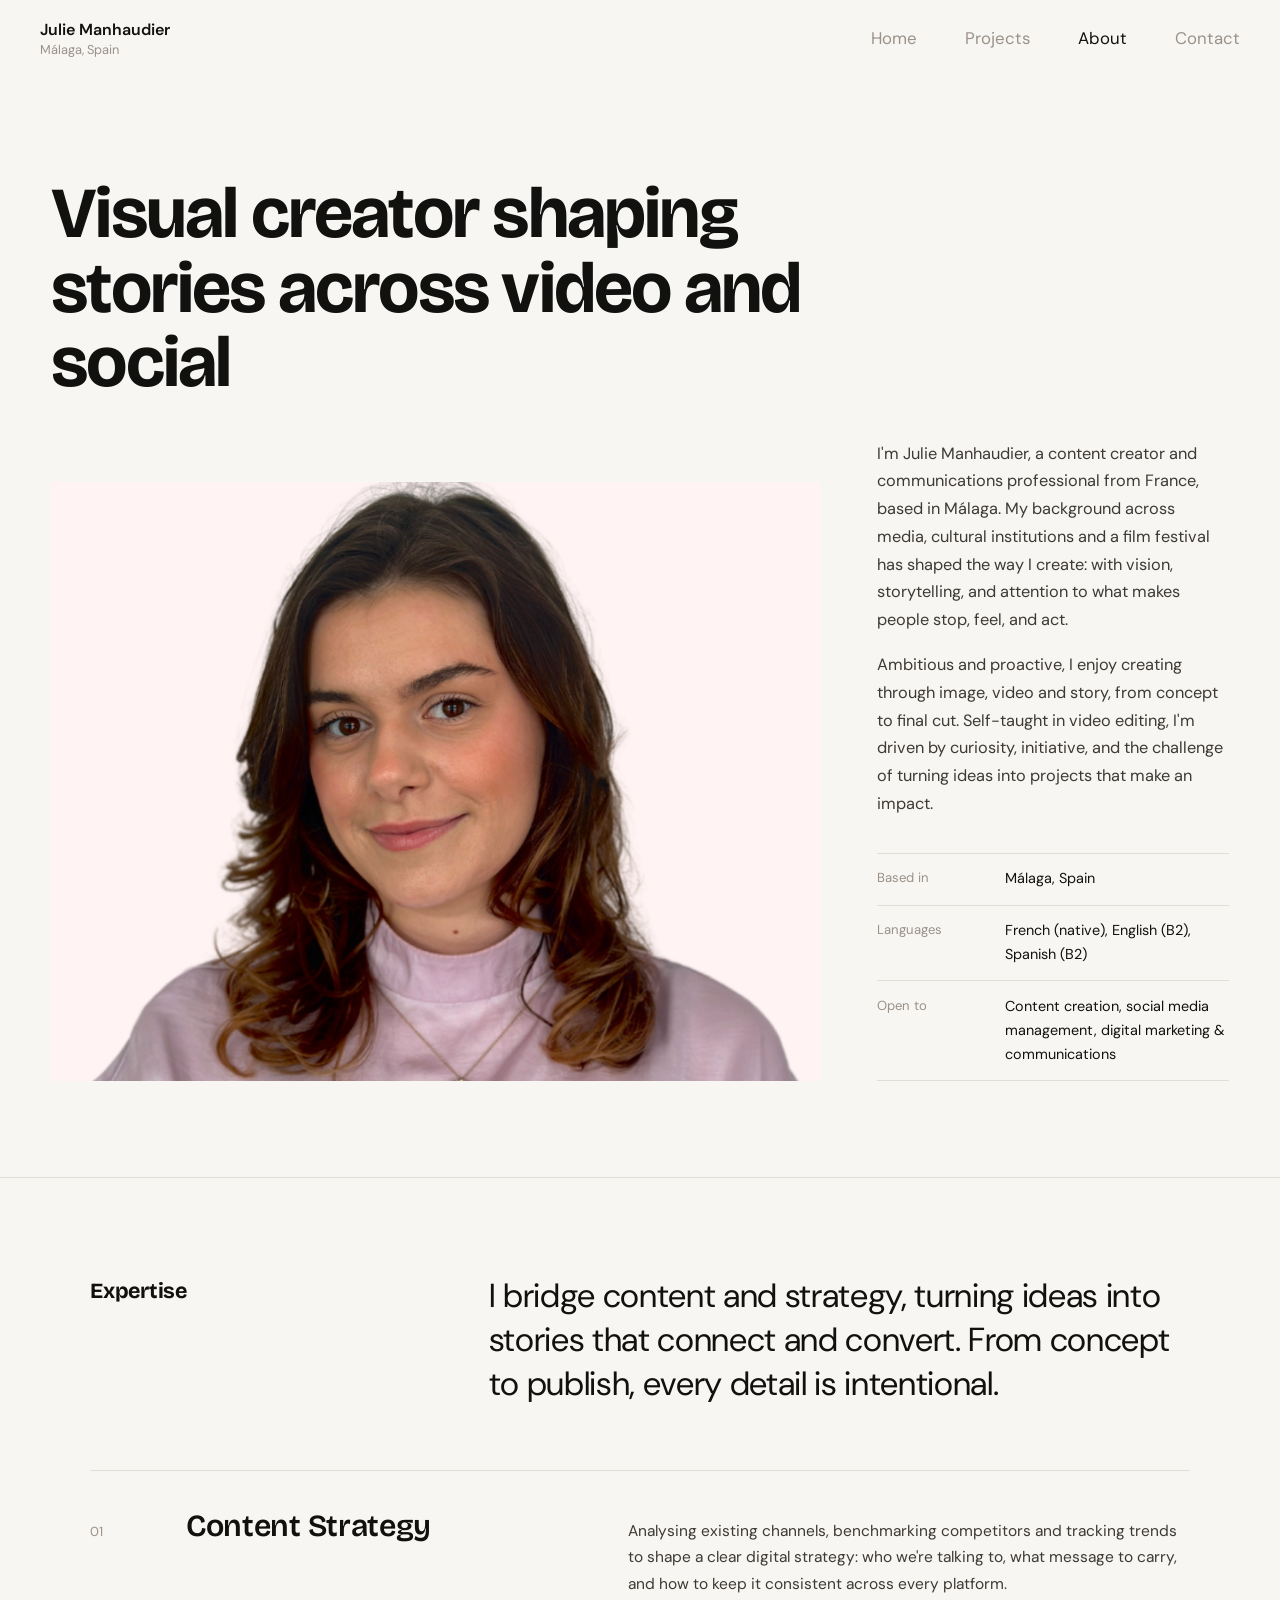
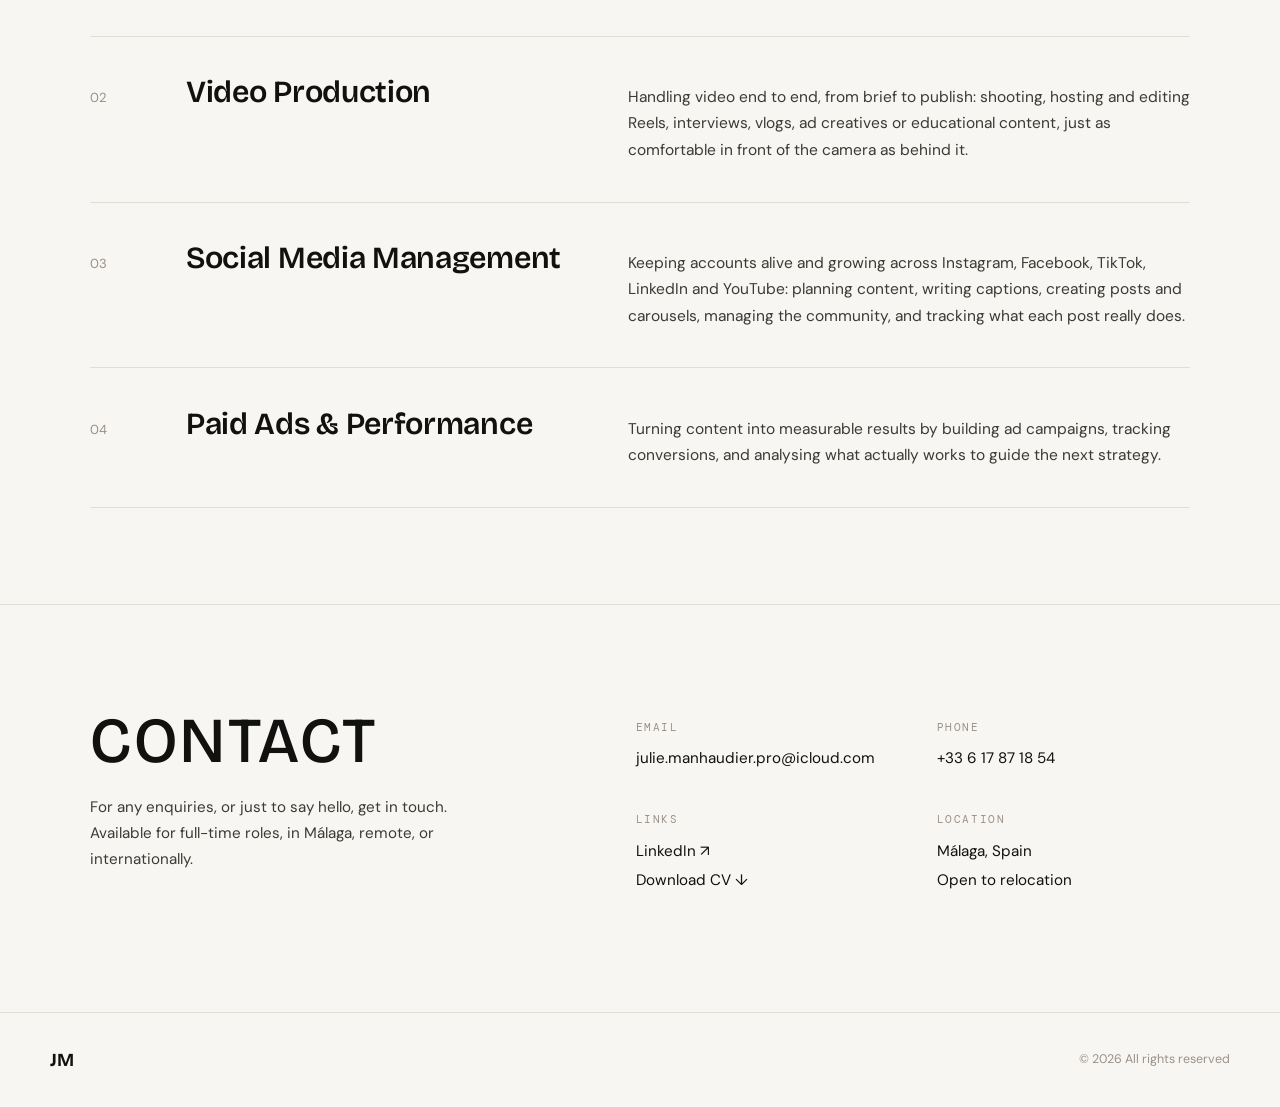
==== commit afeb6d4e: "n" ====
--- a/about.html
+++ b/about.html
@@ -68,7 +68,7 @@
   <!-- ── ABOUT — editorial ── -->
   <section id="about" class="about-hero">
     <div class="container">
-      <h1 class="about-headline reveal-up">Content creator turning ideas into video and social content that connects and converts</h1>
+      <h1 class="about-headline reveal-up">Visual creator shaping stories across video and social</h1>
     </div>
   </section>
 
--- a/style.css
+++ b/style.css
@@ -645,12 +645,20 @@
   max-width: 18ch;
 }
 
+/* About hero + feature share a wide container so the headline aligns with the image's left edge */
+.about-hero > .container,
+.about-feature > .container {
+  max-width: min(92vw, 1500px);
+  padding-left: 0;
+  padding-right: 0;
+}
 .about-feature { padding: 0 0 6rem; }
 .about-feature-grid {
   display: grid;
-  grid-template-columns: 1.15fr 0.85fr;
-  gap: 4rem;
-  align-items: start;
+  grid-template-columns: 1.75fr 0.8fr;
+  gap: 3.5rem;
+  align-items: end;
+  width: 100%;
 }
 .about-photo img {
   width: 100%;
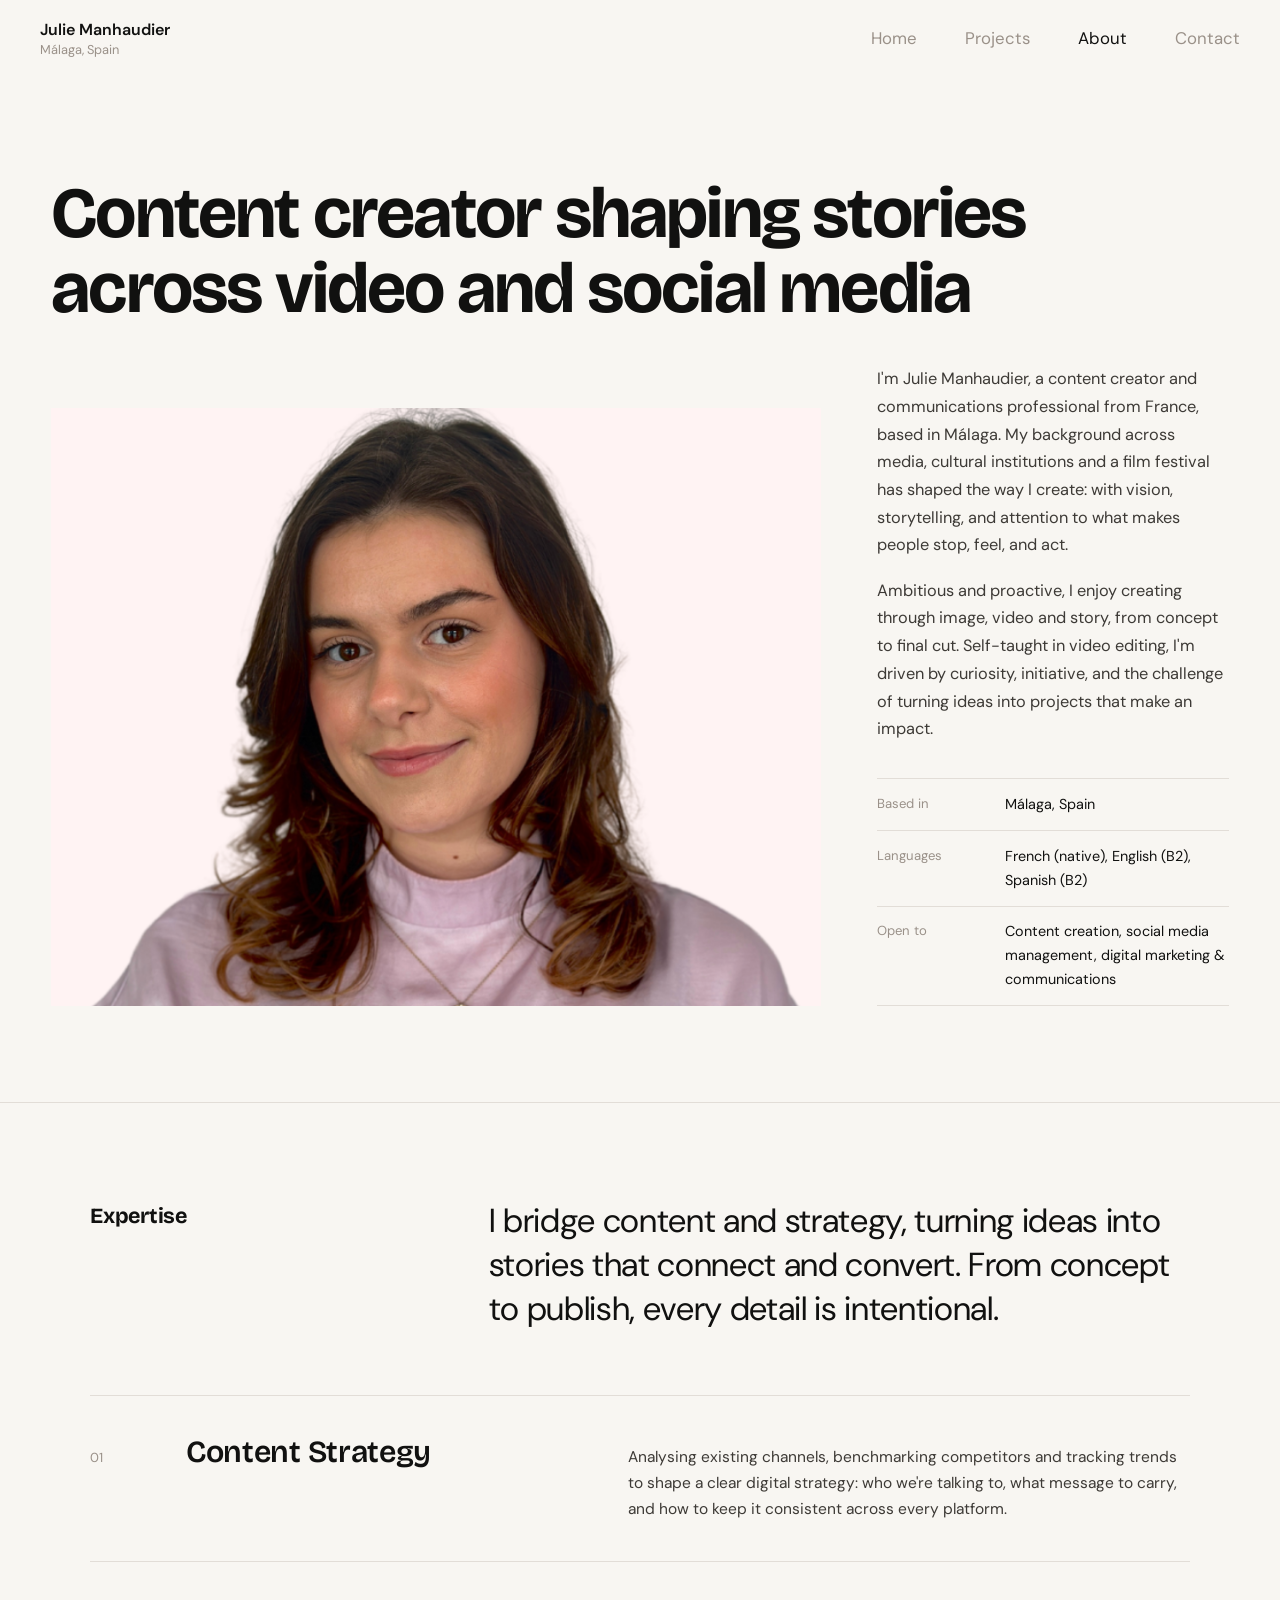
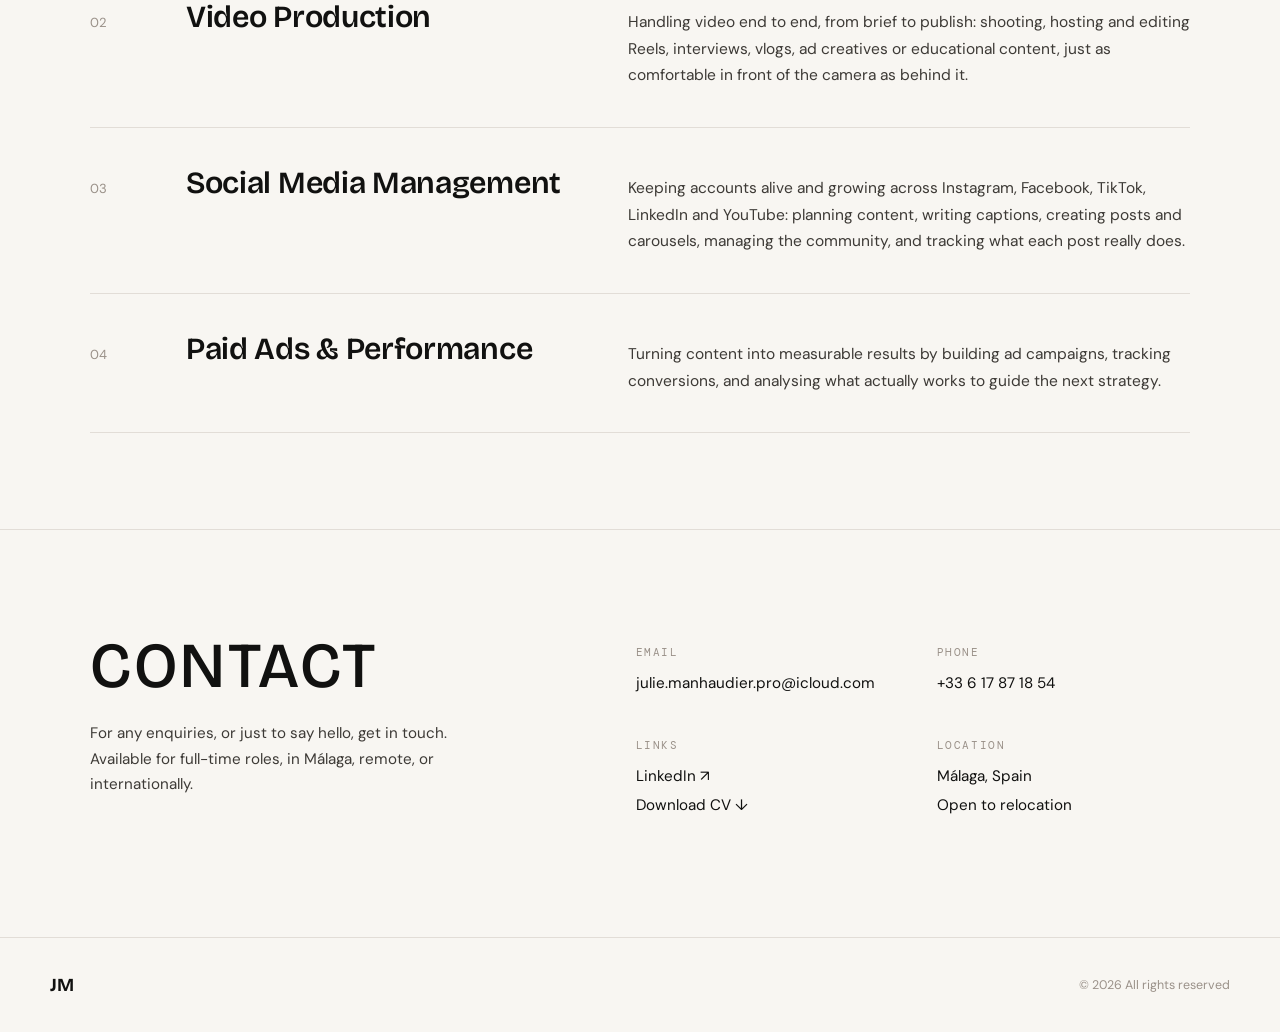
==== commit 7b36aa8f: "modif" ====
--- a/about.html
+++ b/about.html
@@ -60,7 +60,7 @@
         Email
       </a>
       <a href="https://www.linkedin.com/in/juliemanhaudier" target="_blank" rel="noopener" class="btn btn-ghost-light magnetic">LinkedIn ↗</a>
-      <a href="https://drive.google.com/uc?export=download&id=18yvJNAwNgYcT3DRF71zWgUE0nswNM7XS" target="_blank" rel="noopener" class="btn btn-ghost-light magnetic">Download CV ↓</a>
+      <a href="resume_manhaudier_julie.pdf" download class="btn btn-ghost-light magnetic">Download CV ↓</a>
     </div>
     <a href="#contact" class="contact-dropdown-more">See full contact section →</a>
   </div>
@@ -68,7 +68,7 @@
   <!-- ── ABOUT — editorial ── -->
   <section id="about" class="about-hero">
     <div class="container">
-      <h1 class="about-headline reveal-up">Visual creator shaping stories across video and social</h1>
+      <h1 class="about-headline reveal-up">Content creator shaping stories across video and social media</h1>
     </div>
   </section>
 
@@ -143,7 +143,7 @@
           <div class="contact-block">
             <span class="contact-label">Links</span>
             <a href="https://www.linkedin.com/in/juliemanhaudier" target="_blank" rel="noopener">LinkedIn ↗</a>
-            <a href="https://drive.google.com/uc?export=download&id=18yvJNAwNgYcT3DRF71zWgUE0nswNM7XS" target="_blank" rel="noopener">Download CV ↓</a>
+            <a href="resume_manhaudier_julie.pdf" download>Download CV ↓</a>
           </div>
           <div class="contact-block">
             <span class="contact-label">Location</span>
--- a/style.css
+++ b/style.css
@@ -642,7 +642,7 @@
   line-height: 1.04;
   letter-spacing: -0.025em;
   color: var(--ink);
-  max-width: 18ch;
+  max-width: 26ch;
 }
 
 /* About hero + feature share a wide container so the headline aligns with the image's left edge */
@@ -1022,6 +1022,9 @@
 .project-card:hover .project-card-link { opacity: .7; }
 
 .projects-more { display: flex; justify-content: center; margin-top: 3rem; }
+/* Square-cornered buttons */
+.projects-more .btn,
+.hero-actions .btn { border-radius: 0; padding: 1rem 2.4rem; }
 
 /* ════════════════════════
    EDUCATION
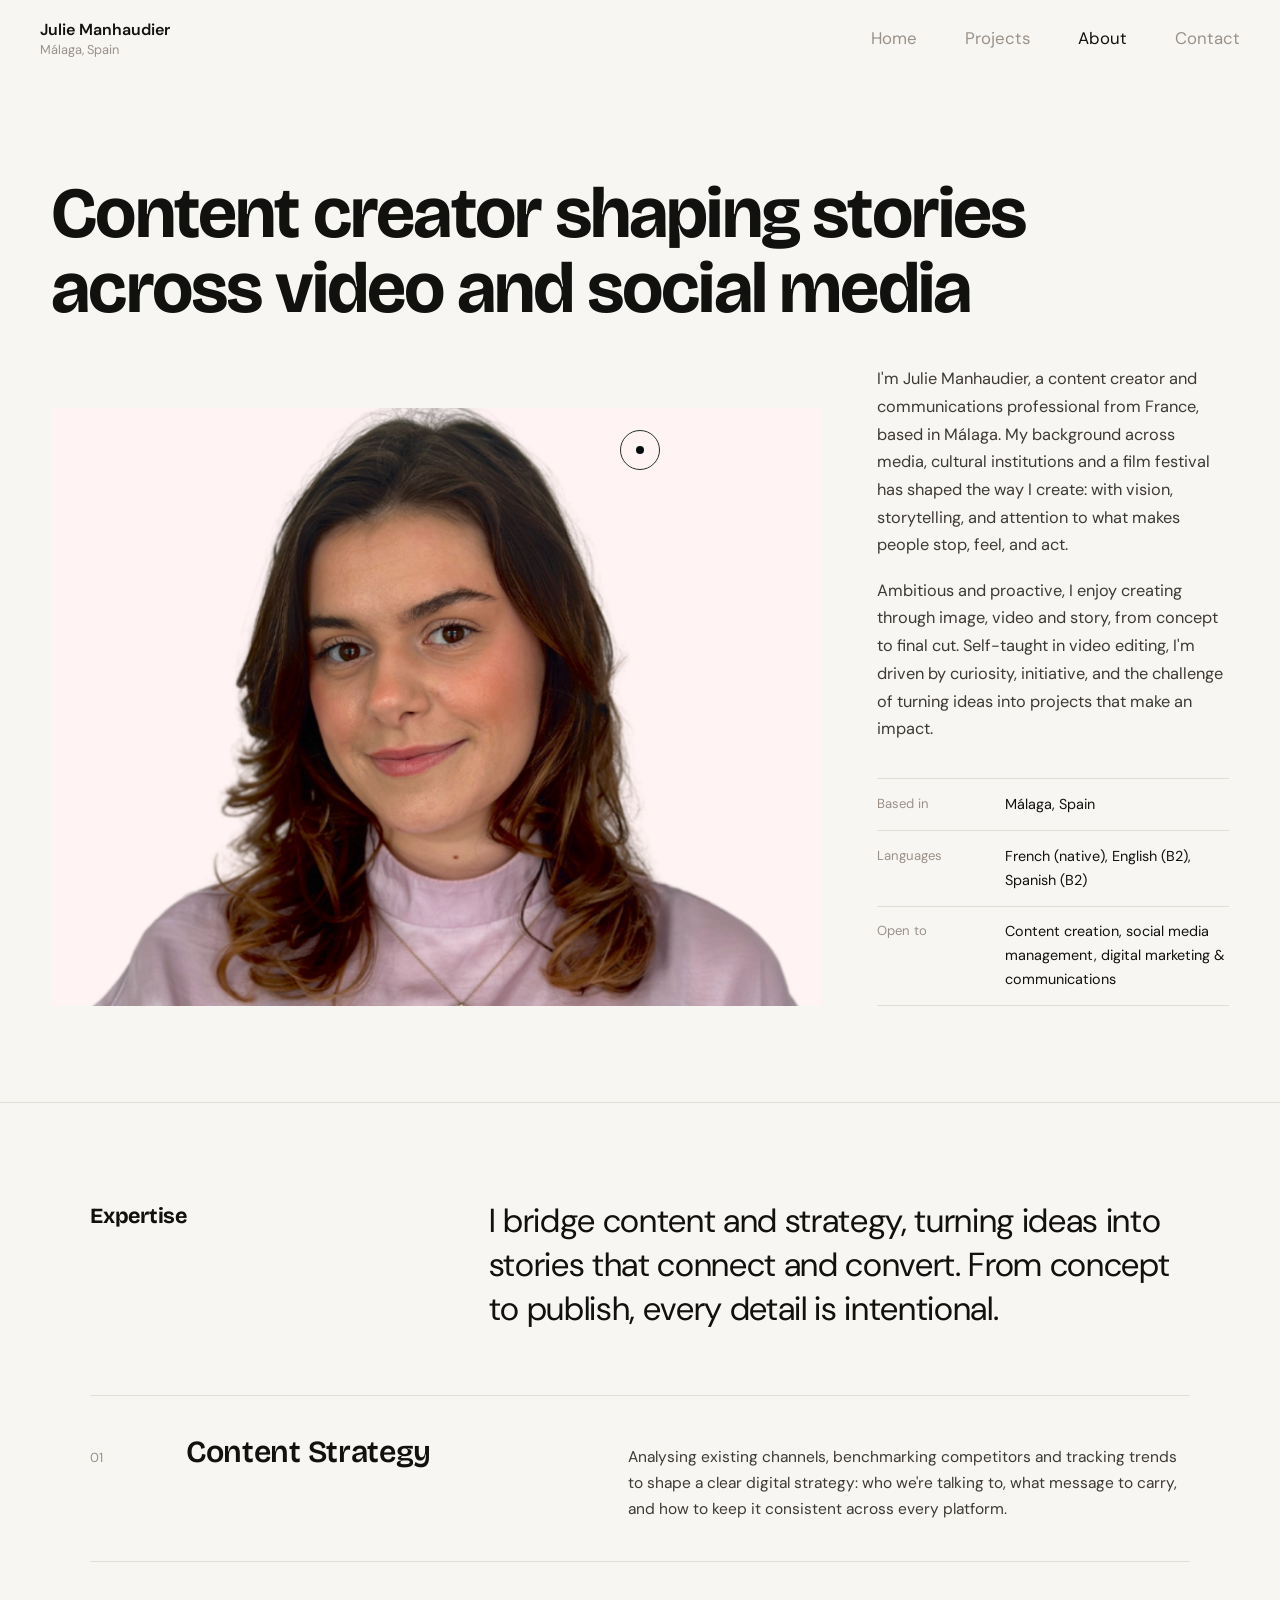
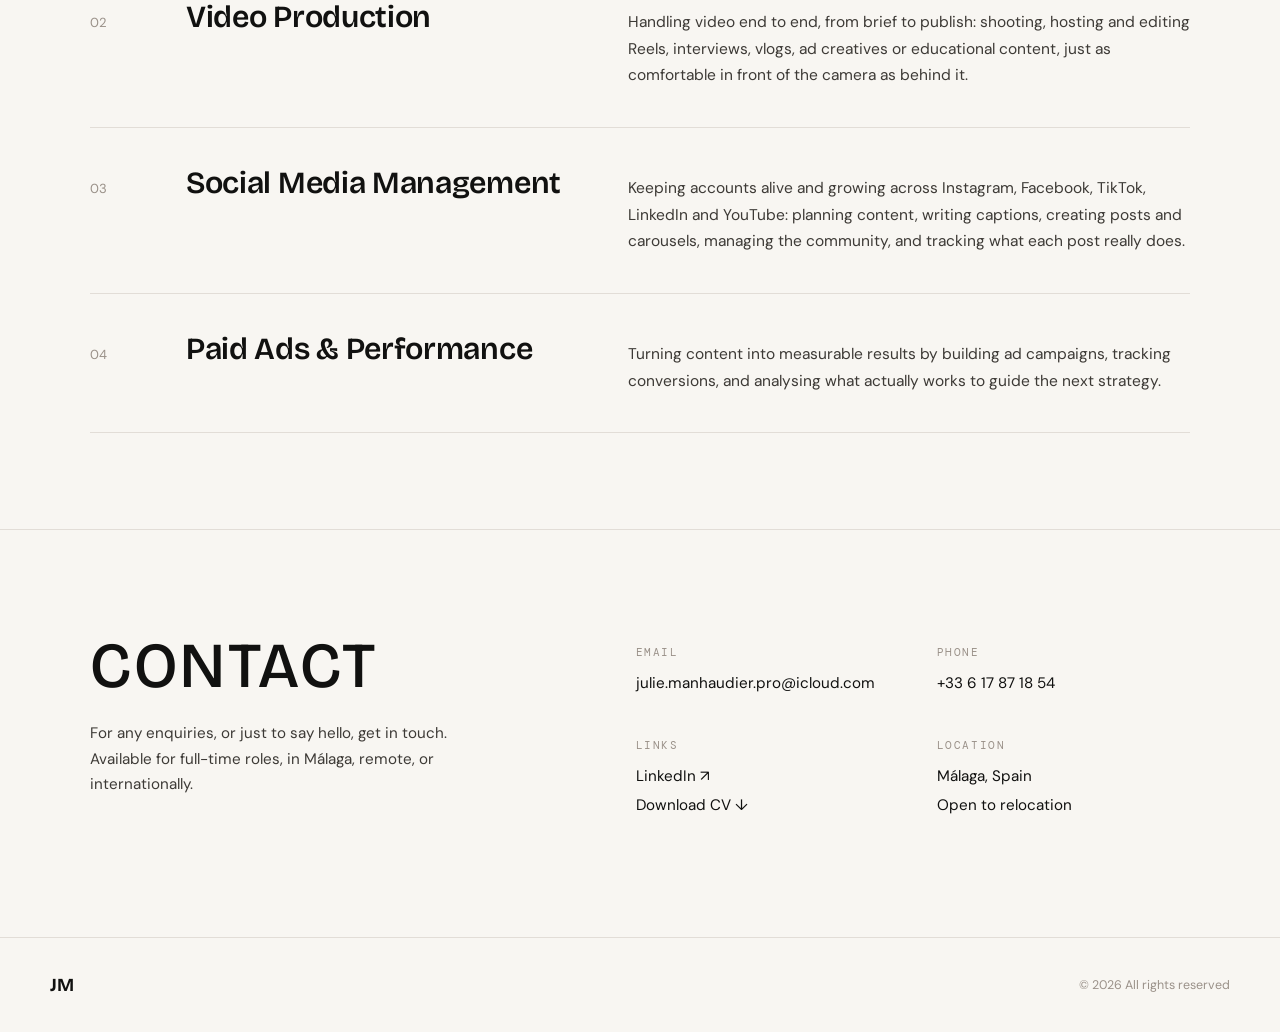
==== commit 7bcdbe81: "h" ====
--- a/about.html
+++ b/about.html
@@ -11,6 +11,10 @@
   <link href="https://fonts.googleapis.com/css2?family=Playfair+Display:ital,wght@0,700;0,900;1,700&family=DM+Sans:ital,wght@0,300;0,400;0,500;0,600;1,400&family=DM+Mono:wght@400;500&family=Caveat:wght@500&family=Oswald:wght@400;500&family=Bricolage+Grotesque:opsz,wght@12..96,400..800&display=swap" rel="stylesheet" />
 </head>
 <body class="is-loading">
+
+  <!-- ── CUSTOM CURSOR ── -->
+  <div class="cursor-dot"></div>
+  <div class="cursor-ring"></div>
 
   <!-- ── LOADER ── -->
   <div class="loader" id="loader">
--- a/style.css
+++ b/style.css
@@ -18,8 +18,8 @@
   --ink:       #111110;
   --ink2:      #3D3A36;
   --muted:     #9A9189;
-  --accent:    #C9714A;
-  --accent2:   #E8956D;
+  --accent:    #111110;
+  --accent2:   #3D3A36;
   --white:     #FFFFFF;
   --dark:      #111110;
   --border:    #E2DDD7;
@@ -88,7 +88,7 @@
 }
 .loader-fill {
   height: 100%;
-  background: var(--accent);
+  background: var(--white);
   width: 0%;
   transition: width .05s linear;
   border-radius: 999px;
@@ -470,11 +470,11 @@
 .btn:hover::before { opacity: 1; }
 
 .btn-dark    { background: var(--ink); color: var(--white); }
-.btn-dark:hover { background: var(--accent); box-shadow: 0 8px 24px rgba(201,113,74,.28); }
+.btn-dark:hover { background: #33302C; box-shadow: 0 8px 24px rgba(17,17,16,.18); }
 .btn-ghost   { border: 1.5px solid var(--border); color: var(--ink2); background: transparent; }
 .btn-ghost:hover { border-color: var(--ink); color: var(--ink); }
 .btn-light   { background: var(--white); color: var(--ink); }
-.btn-light:hover { background: var(--accent); color: var(--white); box-shadow: 0 8px 24px rgba(201,113,74,.28); }
+.btn-light:hover { background: var(--ink); color: var(--white); box-shadow: 0 8px 24px rgba(17,17,16,.18); }
 .btn-ghost-light { border: 1.5px solid rgba(255,255,255,0.22); color: rgba(255,255,255,0.8); background: transparent; }
 .btn-ghost-light:hover { border-color: var(--white); color: var(--white); }
 
@@ -496,7 +496,7 @@
 .phone-glow {
   position: absolute;
   width: 200px; height: 200px;
-  background: radial-gradient(circle, rgba(201,113,74,0.22) 0%, transparent 70%);
+  background: radial-gradient(circle, rgba(17,17,16,0.10) 0%, transparent 70%);
   top: 50%; left: 50%;
   transform: translate(-50%, -50%);
   pointer-events: none;
@@ -933,8 +933,8 @@
   transition: background .3s, border-color .3s, transform .3s var(--ease-out);
 }
 .service-card:hover { background: rgba(255,255,255,0.1); border-color: rgba(255,255,255,0.22); transform: translateY(-4px); }
-.service-accent { background: rgba(201,113,74,0.12); border-color: rgba(201,113,74,0.3); }
-.service-accent:hover { background: rgba(201,113,74,0.2); border-color: var(--accent); }
+.service-accent { background: rgba(17,17,16,0.06); border-color: rgba(17,17,16,0.18); }
+.service-accent:hover { background: rgba(17,17,16,0.12); border-color: var(--accent); }
 .s-num { font-family: var(--mono); font-size: .68rem; color: var(--accent); display: block; margin-bottom: .8rem; }
 .service-card h3 { font-size: 1.1rem; font-weight: 700; color: var(--white); margin-bottom: .7rem; }
 .service-card p  { font-size: .88rem; color: rgba(255,255,255,0.5); line-height: 1.65; margin-bottom: 1rem; }
@@ -1139,7 +1139,7 @@
   line-height: 1.5;
 }
 .contact-block a { transition: color .2s; }
-.contact-block a:hover { color: var(--accent); }
+.contact-block a:hover { text-decoration: underline; text-underline-offset: 4px; }
 
 @media (max-width: 900px) {
   .contact-grid { grid-template-columns: 1fr; gap: 3rem; }
@@ -1273,3 +1273,46 @@
   .contact-links { flex-direction: column; align-items: center; }
   .contact-links .btn { width: 100%; max-width: 300px; text-align: center; justify-content: center; }
 }
+
+/* ════════════════════════
+   CUSTOM CURSOR — inverted (mix-blend-mode: difference)
+   White circles that invert whatever is underneath:
+   they read black on the cream pages, white on the dark project pages.
+════════════════════════ */
+.cursor-dot {
+  width: 8px; height: 8px;
+  background: #fff;
+  mix-blend-mode: difference;
+  border-radius: 50%;
+  position: fixed; top: 0; left: 0;
+  transform: translate(-50%, -50%);
+  transition: width .22s var(--ease-out), height .22s var(--ease-out);
+  z-index: 9999;
+  pointer-events: none;
+}
+.cursor-ring {
+  width: 40px; height: 40px;
+  border: 1.5px solid #fff;
+  mix-blend-mode: difference;
+  border-radius: 50%;
+  position: fixed; top: 0; left: 0;
+  transform: translate(-50%, -50%);
+  opacity: 0.85;
+  transition: width .32s var(--ease-out), height .32s var(--ease-out), opacity .32s;
+  z-index: 9998;
+  pointer-events: none;
+}
+body.cursor-hover .cursor-dot  { width: 13px; height: 13px; }
+body.cursor-hover .cursor-ring { width: 64px; height: 64px; opacity: 0.55; }
+
+/* Hide the native pointer only on real mouse devices */
+@media (hover: hover) and (pointer: fine) {
+  body, a, button, .btn, .project-card, .expertise-row { cursor: none; }
+  /* keep the real pointer where precision matters */
+  video, input, textarea, select { cursor: auto; }
+}
+/* Touch devices — no custom cursor at all */
+@media (pointer: coarse), (hover: none) {
+  .cursor-dot, .cursor-ring { display: none !important; }
+  body { cursor: auto !important; }
+}
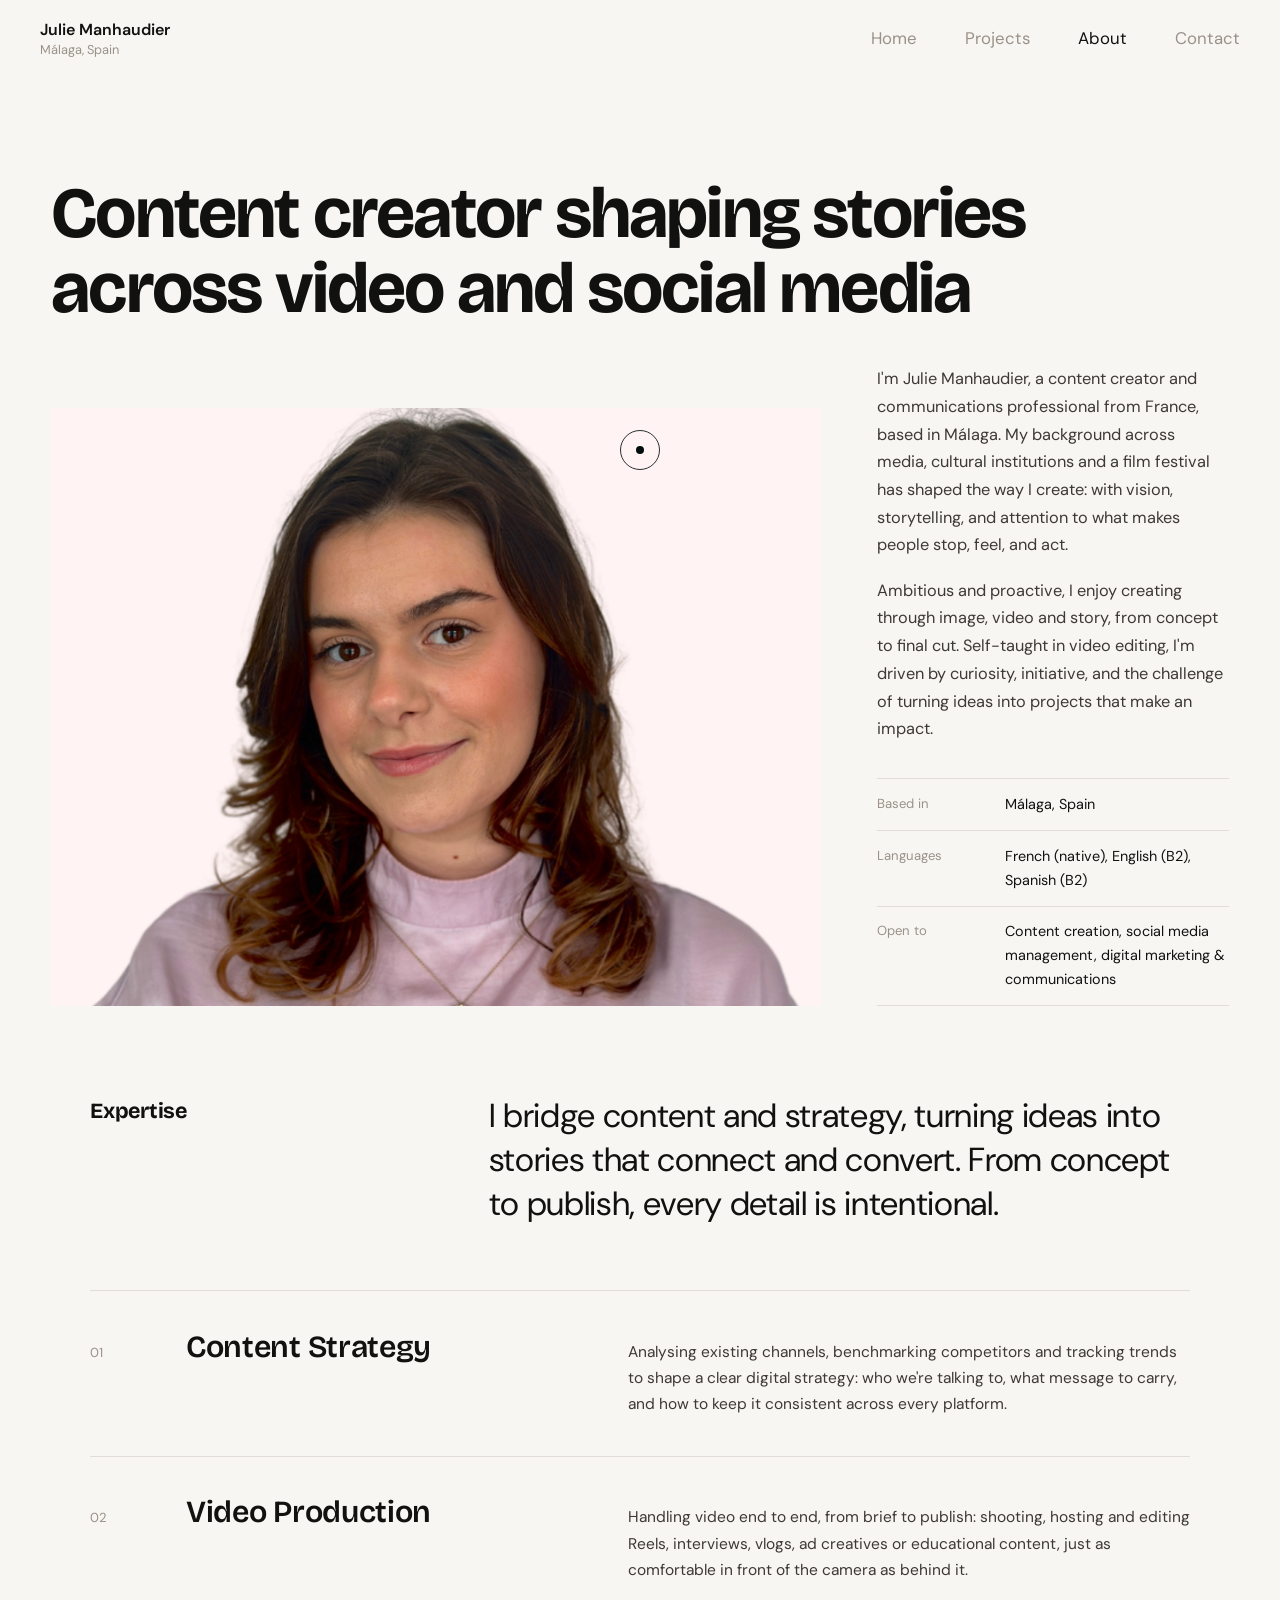
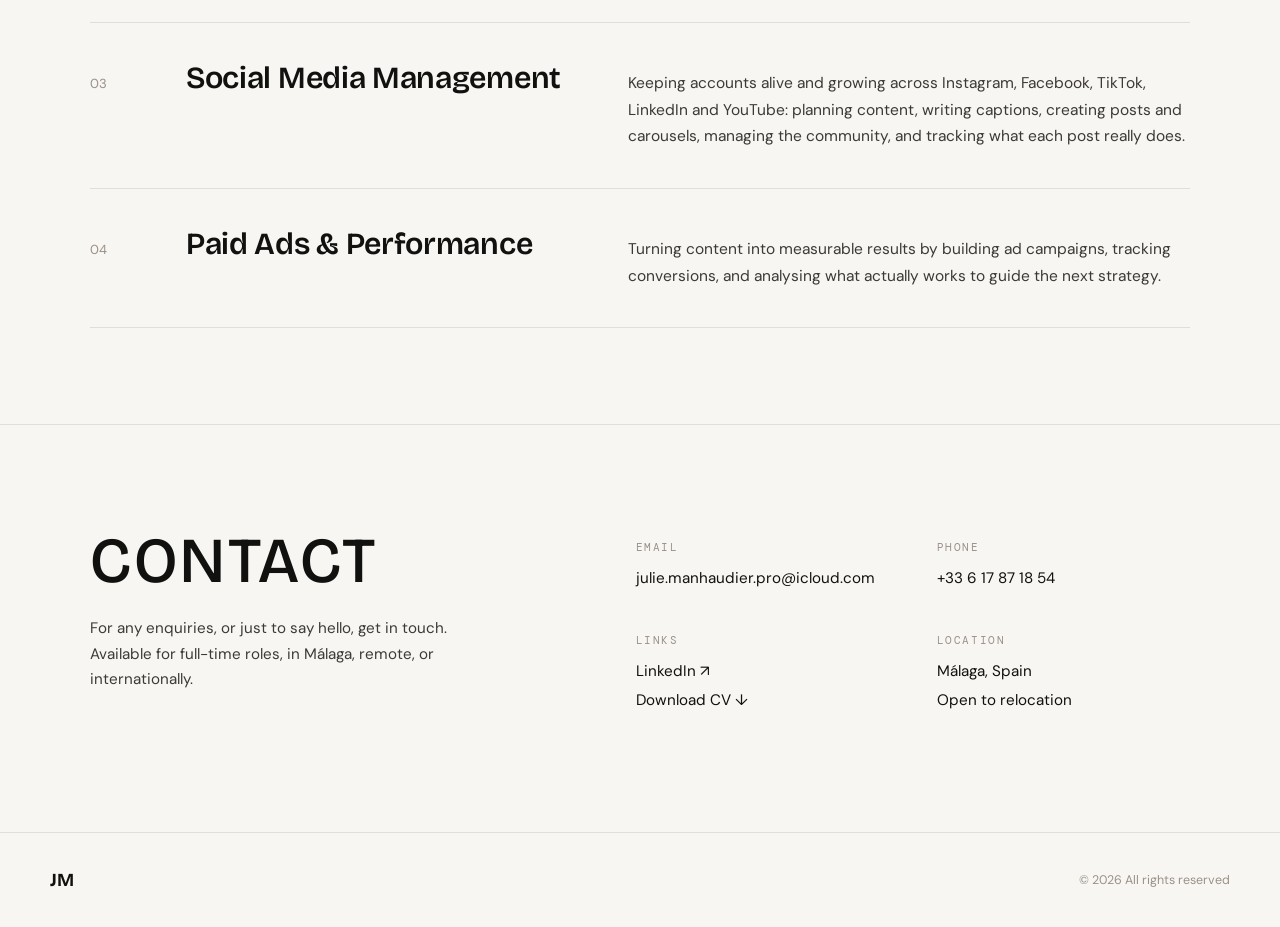
==== commit 159f902d: "favicon" ====
--- a/about.html
+++ b/about.html
@@ -5,6 +5,7 @@
   <meta name="viewport" content="width=device-width, initial-scale=1.0" />
   <title>About | Julie Manhaudier</title>
   <meta name="description" content="Julie Manhaudier — About." />
+  <link rel="icon" href="Media/favicon.png" type="image/png" />
   <link rel="stylesheet" href="style.css" />
   <link rel="preconnect" href="https://fonts.googleapis.com" />
   <link rel="preconnect" href="https://fonts.gstatic.com" crossorigin />
@@ -48,26 +49,6 @@
     </div>
   </nav>
 
-  <!-- ── CONTACT DROPDOWN ── -->
-  <div class="contact-dropdown" id="contactDropdown">
-    <div class="contact-dropdown-head">
-      <img src="Media/IMG_2082 2.PNG" alt="Julie Manhaudier" class="contact-dropdown-photo" />
-      <div>
-        <div class="contact-dropdown-name">Julie Manhaudier</div>
-        <span class="contact-dropdown-email">julie.manhaudier.pro@icloud.com</span>
-        <span class="contact-dropdown-phone">+33 6 17 87 18 54</span>
-      </div>
-    </div>
-    <div class="contact-dropdown-links">
-      <a href="mailto:julie.manhaudier.pro@icloud.com" class="btn btn-light magnetic">
-        <svg width="16" height="16" fill="none" stroke="currentColor" stroke-width="2" viewBox="0 0 24 24"><path stroke-linecap="round" stroke-linejoin="round" d="M3 8l7.89 5.26a2 2 0 002.22 0L21 8M5 19h14a2 2 0 002-2V7a2 2 0 00-2-2H5a2 2 0 00-2 2v10a2 2 0 002 2z"/></svg>
-        Email
-      </a>
-      <a href="https://www.linkedin.com/in/juliemanhaudier" target="_blank" rel="noopener" class="btn btn-ghost-light magnetic">LinkedIn ↗</a>
-      <a href="resume_manhaudier_julie.pdf" download class="btn btn-ghost-light magnetic">Download CV ↓</a>
-    </div>
-    <a href="#contact" class="contact-dropdown-more">See full contact section →</a>
-  </div>
 
   <!-- ── ABOUT — editorial ── -->
   <section id="about" class="about-hero">
--- a/style.css
+++ b/style.css
@@ -199,99 +199,11 @@
 .nav-links a:hover { color: var(--ink); }
 .nav-links a.active { color: var(--ink); }
 
-/* ── CONTACT DROPDOWN ── */
-.contact-dropdown {
-  position: fixed;
-  top: 74px;
-  right: 2.5rem;
-  width: fit-content;
-  max-width: calc(100vw - 3rem);
-  background: var(--dark);
-  border-radius: 16px;
-  padding: 1.4rem;
-  box-shadow: 0 24px 60px rgba(0,0,0,0.35);
-  z-index: 200;
-  opacity: 0;
-  transform: translateY(-8px);
-  pointer-events: none;
-  transition: opacity .25s var(--ease-out), transform .25s var(--ease-out);
-}
-.contact-dropdown.open {
-  opacity: 1;
-  transform: translateY(0);
-  pointer-events: auto;
-}
-.contact-dropdown-head {
-  display: flex;
-  align-items: flex-start;
-  gap: .9rem;
-  margin-bottom: 1.2rem;
-}
-.contact-dropdown-photo {
-  width: 60px; height: 60px;
-  border-radius: 12px;
-  object-fit: cover;
-  flex-shrink: 0;
-}
-.contact-dropdown-name {
-  font-family: var(--serif);
-  font-weight: 900;
-  font-size: 1.05rem;
-  color: var(--white);
-  margin-bottom: .3rem;
-}
-.contact-dropdown-email,
-.contact-dropdown-phone {
-  display: block;
-  font-size: .8rem;
-  color: rgba(255,255,255,0.65);
-  margin-top: .15rem;
-}
-.contact-dropdown-links {
-  display: flex;
-  gap: .5rem;
-  flex-wrap: nowrap;
-}
-.contact-dropdown-links .btn {
-  padding: 0.5rem 0.8rem !important;
-  font-size: .78rem;
-  white-space: nowrap;
-}
-.contact-dropdown-more {
-  display: block;
-  text-align: center;
-  margin-top: 1rem;
-  font-size: .78rem;
-  color: rgba(255,255,255,0.5);
-  transition: color .2s;
-}
-.contact-dropdown-more:hover { color: var(--white); }
-
-@media (max-width: 600px) {
-  .contact-dropdown { right: 1.25rem; left: 1.25rem; width: auto; }
-  .contact-dropdown-links { flex-wrap: wrap; }
-}
-
 .burger { display: none; flex-direction: column; gap: 5px; background: none; border: none; padding: 4px; z-index: 110; }
 .burger span { display: block; width: 22px; height: 2px; background: var(--ink); border-radius: 2px; transition: .3s; }
 .burger.open span:nth-child(1) { transform: translateY(7px) rotate(45deg); }
 .burger.open span:nth-child(2) { opacity: 0; }
 .burger.open span:nth-child(3) { transform: translateY(-7px) rotate(-45deg); }
-
-/* ════════════════════════
-   SECTION LABELS
-════════════════════════ */
-.section-tag {
-  display: inline-block;
-  font-family: var(--mono);
-  font-size: 0.68rem;
-  font-weight: 500;
-  letter-spacing: 0.2em;
-  text-transform: uppercase;
-  color: var(--accent);
-  margin-bottom: 1.2rem;
-}
-.section-tag-light { color: rgba(255,255,255,0.45); }
 
 /* ════════════════════════
    TYPOGRAPHY ANIMATIONS
@@ -619,8 +531,6 @@
 ════════════════════════ */
 .section-light  { padding: 8rem 0; background: var(--bg); }
 #featured-projects.section-light { padding-top: 5.5rem; }
-.section-dark   { padding: 8rem 0; background: var(--dark); }
-.section-cream  { padding: 8rem 0; background: var(--bg-cream); }
 
 /* ════════════════════════
    ABOUT
@@ -652,7 +562,7 @@
   padding-left: 0;
   padding-right: 0;
 }
-.about-feature { padding: 0 0 6rem; }
+.about-feature { padding: 0 0 3rem; }
 .about-feature-grid {
   display: grid;
   grid-template-columns: 1.75fr 0.8fr;
@@ -692,7 +602,7 @@
 .about-facts dd { font-size: .9rem; color: var(--ink); }
 
 /* ── EXPERTISE — editorial rows ── */
-.about-expertise { padding: 6rem 0; border-top: 1px solid var(--border); }
+.about-expertise { padding: 2.5rem 0 6rem; }
 .expertise-head {
   display: grid;
   grid-template-columns: 1fr 2fr;
@@ -737,237 +647,6 @@
   .expertise-row { grid-template-columns: 2.5rem 1fr; gap: 1rem 1.2rem; }
   .expertise-row > p { grid-column: 2 / 3; }
 }
-.about-langs { display: flex; flex-wrap: wrap; gap: .6rem; margin-top: 2rem; }
-.lang-pill {
-  padding: .38rem 1rem; border-radius: 999px;
-  border: 1px solid var(--border);
-  font-size: .8rem; color: var(--ink2);
-  transition: border-color .2s, color .2s;
-}
-.lang-pill:hover { border-color: var(--accent); color: var(--accent); }
-
-.open-card {
-  background: var(--white);
-  border: 1px solid var(--border);
-  border-radius: 16px; padding: 1.8rem;
-  transition: transform .3s var(--ease-out), box-shadow .3s;
-}
-.open-card:hover {
-  transform: translateY(-4px);
-  box-shadow: 0 12px 36px rgba(13,13,13,0.08);
-}
-
-/* ── PHOTO STACK — scattered table look ── */
-.about-right {
-  display: flex;
-  align-items: center;
-  justify-content: flex-end;
-  padding: 2rem 1rem 2rem 0;
-}
-
-.photo-stack {
-  display: grid;
-  grid-template-columns: 1fr 1fr;
-  gap: 1.6rem;
-  width: 100%;
-  perspective: 1200px;
-}
-
-/* ── POLAROID STACK ── */
-.polaroid-stack {
-  position: relative;
-  width: 340px;
-  height: 340px;
-  margin: auto;
-  cursor: pointer;
-}
-
-/* Hint animation — partial fan on load */
-@keyframes polaroid-hint {
-  0%   { transform: rotate(var(--r)) translateX(var(--tx)); }
-  40%  { transform: rotate(var(--fan-r)) translateX(calc(var(--fan-tx) * 0.45)); }
-  70%  { transform: rotate(var(--fan-r)) translateX(calc(var(--fan-tx) * 0.45)); }
-  100% { transform: rotate(var(--r)) translateX(var(--tx)); }
-}
-.polaroid.hint-animate {
-  animation: polaroid-hint 1.4s var(--ease-out) forwards;
-}
-
-.polaroid {
-  position: absolute;
-  top: 0; left: 0;
-  width: 320px;
-  background: #fff;
-  padding: 10px 10px 38px 10px;
-  box-shadow: 0 4px 20px rgba(13,13,13,0.14), 0 1px 4px rgba(13,13,13,0.08);
-  transform: rotate(var(--r, 0deg)) translateX(var(--tx, 0px));
-  transform-origin: bottom center;
-  transition: transform 0.55s var(--ease-out), box-shadow 0.4s, z-index 0s;
-  z-index: var(--z, 1);
-}
-
-.polaroid img {
-  width: 100%;
-  aspect-ratio: 4 / 3;
-  object-fit: cover;
-  display: block;
-}
-
-.polaroid-caption {
-  display: block;
-  text-align: center;
-  font-family: 'Caveat', cursive;
-  font-size: 1.05rem;
-  color: #333;
-  margin-top: 8px;
-  opacity: 0;
-  transition: opacity 0.35s var(--ease-out);
-}
-
-/* Fanned out — on hover of stack or .fanned class (mobile tap) */
-.polaroid-stack:hover .polaroid,
-.polaroid-stack.fanned .polaroid {
-  transform: rotate(var(--fan-r, 0deg)) translateX(var(--fan-tx, 0px));
-}
-.polaroid-stack:hover .polaroid-caption,
-.polaroid-stack.fanned .polaroid-caption {
-  opacity: 1;
-}
-
-/* Individual photo hover — lift to front */
-.polaroid-stack:hover .polaroid:hover,
-.polaroid-stack.fanned .polaroid:hover {
-  transform: rotate(0deg) translateX(var(--fan-tx, 0px)) translateY(-20px) scale(1.04);
-  box-shadow: 0 20px 50px rgba(13,13,13,0.22);
-  z-index: 10;
-}
-
-.photo-tilt {
-  position: relative;
-  transition-delay: calc(var(--i) * 120ms);
-  cursor: pointer;
-}
-
-/* Even photos nudge down, odd nudge up — creates scatter feel */
-.photo-tilt:nth-child(odd)  { margin-top: 18px; }
-.photo-tilt:nth-child(even) { margin-top: -18px; }
-
-.photo-tilt-inner {
-  position: relative;
-  border-radius: 12px;
-  overflow: hidden;
-  border: 4px solid var(--white);
-  box-shadow:
-    0 2px 8px rgba(13,13,13,0.10),
-    0 8px 24px rgba(13,13,13,0.14),
-    0 1px 2px rgba(13,13,13,0.08);
-  transform: rotate(var(--r, 0deg));
-  transform-style: preserve-3d;
-  transition:
-    transform 0.55s var(--ease-out),
-    box-shadow 0.45s var(--ease-out),
-    z-index 0s;
-  will-change: transform;
-  aspect-ratio: 16 / 9;
-}
-
-.photo-tilt-inner img {
-  width: 100%; height: 100%;
-  object-fit: cover;
-  display: block;
-  pointer-events: none;
-  transition: transform 0.5s var(--ease-out);
-}
-
-/* Shine overlay — follows cursor */
-.photo-shine {
-  position: absolute;
-  inset: 0;
-  background: radial-gradient(
-    circle at var(--sx, 50%) var(--sy, 50%),
-    rgba(255,255,255,0.20) 0%,
-    transparent 60%
-  );
-  opacity: 0;
-  transition: opacity 0.3s;
-  pointer-events: none;
-  border-radius: 10px;
-}
-
-/* On hover: straighten, lift, come forward */
-.photo-tilt {
-  z-index: 1;
-}
-.photo-tilt:hover {
-  z-index: 10;
-}
-.photo-tilt:hover .photo-tilt-inner {
-  transform: rotate(0deg) translateY(-14px) scale(1.05);
-  box-shadow:
-    0 22px 55px rgba(13,13,13,0.24),
-    0 8px 22px rgba(13,13,13,0.14);
-}
-.photo-tilt:hover .photo-shine { opacity: 1; }
-.photo-tilt:hover img { transform: scale(1.03); }
-.card-label { font-family: var(--mono); font-size: .65rem; font-weight: 500; letter-spacing: .18em; text-transform: uppercase; color: var(--muted); margin-bottom: 1rem; }
-.open-chips { display: flex; flex-wrap: wrap; gap: .45rem; }
-.open-chips span {
-  padding: .32rem .85rem; border-radius: 999px;
-  background: var(--bg-cream); border: 1px solid var(--border);
-  font-size: .77rem; color: var(--ink2); font-weight: 500;
-  transition: background .2s, color .2s, border-color .2s;
-}
-.open-chips span:hover { background: var(--ink); color: var(--white); border-color: var(--ink); }
-
-/* ════════════════════════
-   SERVICES
-════════════════════════ */
-.services-grid {
-  display: grid; grid-template-columns: repeat(2,1fr);
-  gap: 1.25rem;
-}
-.service-card {
-  background: rgba(255,255,255,0.06);
-  border: 1px solid rgba(255,255,255,0.1);
-  border-radius: 16px; padding: 2.2rem;
-  transition: background .3s, border-color .3s, transform .3s var(--ease-out);
-}
-.service-card:hover { background: rgba(255,255,255,0.1); border-color: rgba(255,255,255,0.22); transform: translateY(-4px); }
-.service-accent { background: rgba(17,17,16,0.06); border-color: rgba(17,17,16,0.18); }
-.service-accent:hover { background: rgba(17,17,16,0.12); border-color: var(--accent); }
-.s-num { font-family: var(--mono); font-size: .68rem; color: var(--accent); display: block; margin-bottom: .8rem; }
-.service-card h3 { font-size: 1.1rem; font-weight: 700; color: var(--white); margin-bottom: .7rem; }
-.service-card p  { font-size: .88rem; color: rgba(255,255,255,0.5); line-height: 1.65; margin-bottom: 1rem; }
-.service-card ul { list-style: none; }
-.service-card li {
-  font-size: .83rem; color: rgba(255,255,255,0.4);
-  padding: .42rem 0; border-bottom: 1px solid rgba(255,255,255,0.06);
-  display: flex; align-items: center; gap: .6rem;
-}
-.service-card li::before { content: '→'; color: var(--accent); font-size: .75rem; }
-.service-card li:last-child { border-bottom: none; }
-
-/* ════════════════════════
-   MARQUEE
-════════════════════════ */
-.marquee-bar {
-  background: var(--bg-cream);
-  border-top: 1px solid var(--border);
-  border-bottom: 1px solid var(--border);
-  padding: 1.1rem 0;
-  overflow: hidden;
-}
-.marquee-track {
-  display: flex; align-items: center; gap: 2rem;
-  width: max-content;
-  animation: marquee 28s linear infinite;
-}
-.marquee-track span { font-size: .82rem; font-weight: 500; color: var(--ink2); white-space: nowrap; }
-.marquee-track .mx { color: var(--accent); font-size: .6rem; }
-.marquee-track .marquee-label { font-family: var(--mono); font-size: .65rem; font-weight: 500; letter-spacing: .18em; text-transform: uppercase; color: var(--muted); }
-@keyframes marquee { from { transform: translateX(0); } to { transform: translateX(-50%); } }
-.marquee-bar:hover .marquee-track { animation-play-state: paused; }
-
 /* ════════════════════════
    PROJECTS
 ════════════════════════ */
@@ -1025,68 +704,6 @@
 /* Square-cornered buttons */
 .projects-more .btn,
 .hero-actions .btn { border-radius: 0; padding: 1rem 2.4rem; }
-
-/* ════════════════════════
-   EDUCATION
-════════════════════════ */
-.edu-grid {
-  display: grid; grid-template-columns: 1.3fr 0.7fr;
-  gap: 2rem; align-items: start;
-}
-.edu-main {
-  background: var(--white); border: 1px solid var(--border);
-  border-radius: 16px; padding: 2.5rem;
-  transition: transform .3s var(--ease-out), box-shadow .3s;
-}
-.edu-main:hover { transform: translateY(-4px); box-shadow: 0 12px 36px rgba(13,13,13,0.08); }
-.edu-main h3 {
-  font-family: var(--serif); font-size: 1.5rem; font-weight: 700;
-  line-height: 1.2; margin: .5rem 0 1.2rem;
-}
-.edu-list { list-style: none; display: flex; flex-direction: column; gap: .5rem; }
-.edu-list li {
-  font-size: .88rem; color: var(--ink2);
-  padding-left: 1.2rem; position: relative;
-}
-.edu-list li::before { content: '→'; position: absolute; left: 0; color: var(--accent); font-size: .75rem; }
-.edu-side { display: flex; flex-direction: column; gap: 1.25rem; }
-.edu-card {
-  background: var(--white); border: 1px solid var(--border);
-  border-radius: 16px; padding: 1.8rem;
-  transition: transform .3s var(--ease-out), box-shadow .3s;
-}
-.edu-card:hover { transform: translateY(-3px); box-shadow: 0 8px 24px rgba(13,13,13,0.07); }
-.edu-card h4 { font-size: 1rem; font-weight: 700; margin: .4rem 0 .25rem; }
-.edu-card p  { font-size: .82rem; color: var(--muted); }
-
-/* ════════════════════════
-   SKILLS
-════════════════════════ */
-.skills-grid {
-  display: grid; grid-template-columns: repeat(3, 1fr);
-  gap: 1.5rem;
-}
-.skill-col {
-  background: var(--white); border: 1px solid var(--border);
-  border-radius: 16px; padding: 2rem;
-  transition: transform .3s var(--ease-out), box-shadow .3s, border-color .3s;
-}
-.skill-col:hover { transform: translateY(-4px); box-shadow: 0 12px 36px rgba(13,13,13,.08); border-color: var(--accent); }
-.skill-col h4 {
-  font-family: var(--mono); font-size: .68rem; font-weight: 500;
-  letter-spacing: .16em; text-transform: uppercase;
-  color: var(--muted); margin-bottom: 1.2rem;
-}
-.skill-col ul { list-style: none; }
-.skill-col li {
-  font-size: .88rem; color: var(--ink2);
-  padding: .5rem 0; border-bottom: 1px solid var(--bg-cream);
-  display: flex; align-items: center; gap: .6rem;
-  transition: color .2s, padding-left .2s;
-}
-.skill-col li:last-child { border-bottom: none; }
-.skill-col li::before { content: '·'; color: var(--accent); font-size: 1rem; flex-shrink: 0; }
-.skill-col li:hover { color: var(--ink); padding-left: 4px; }
 
 /* ════════════════════════
    CONTACT
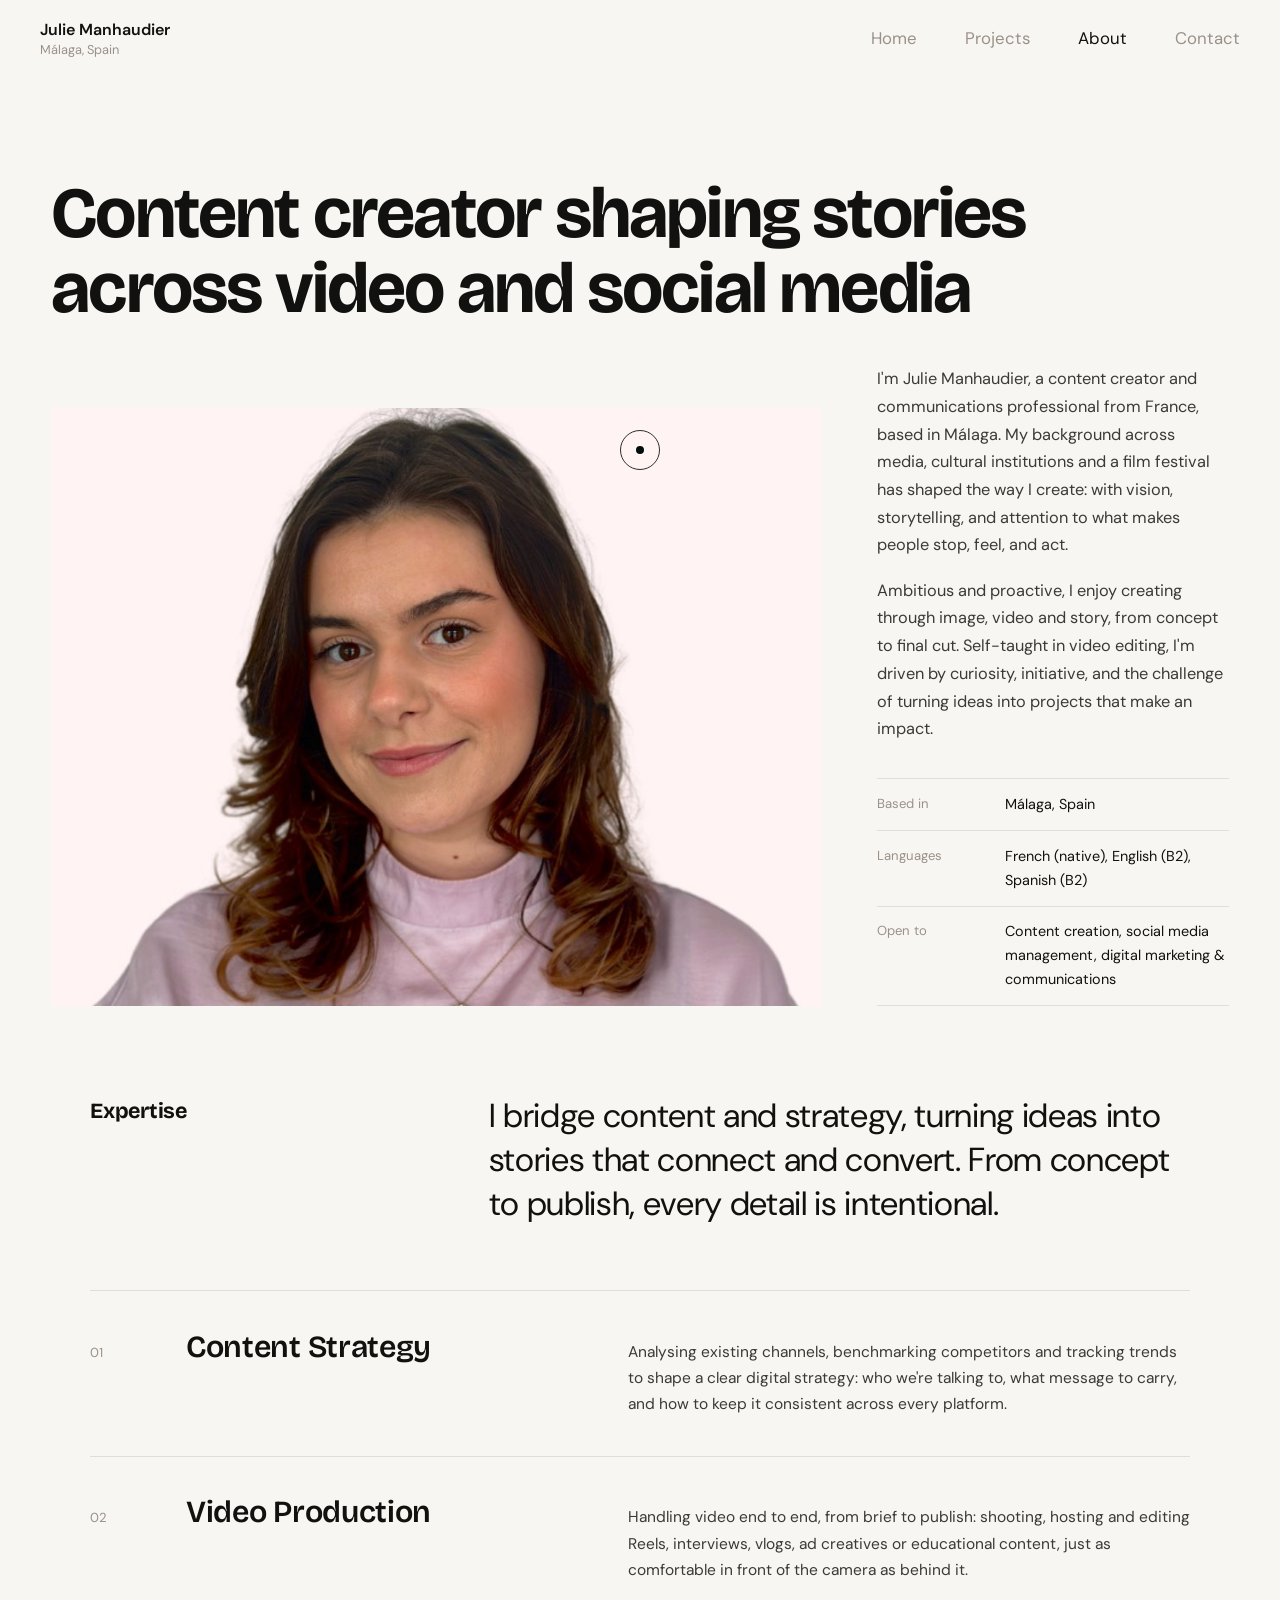
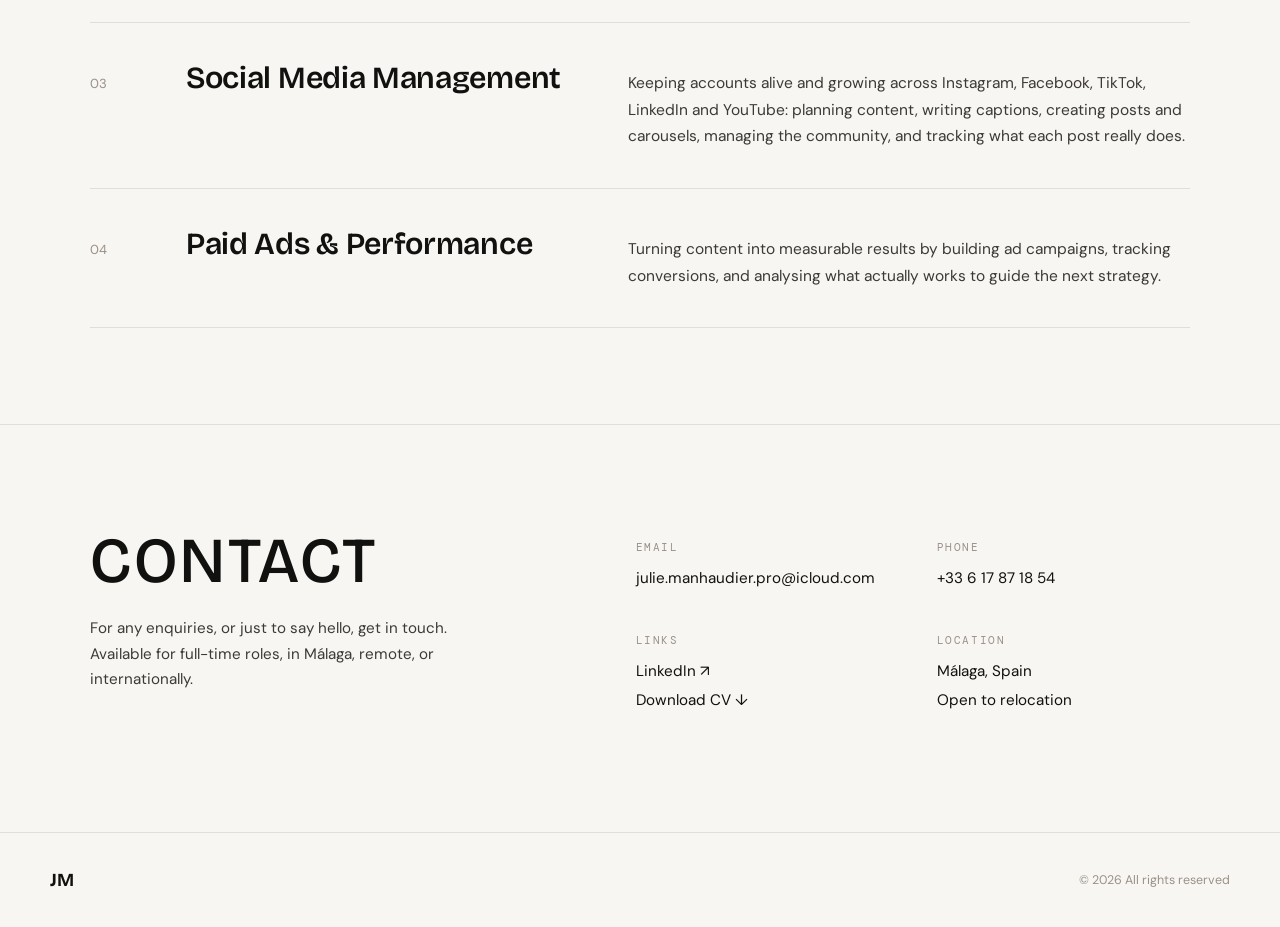
==== commit e8791044: "Optimize media & fonts for much faster loading Videos re-encoded (H.264, 540x960, CRF30, +faststart)" ====
--- a/about.html
+++ b/about.html
@@ -9,7 +9,7 @@
   <link rel="stylesheet" href="style.css" />
   <link rel="preconnect" href="https://fonts.googleapis.com" />
   <link rel="preconnect" href="https://fonts.gstatic.com" crossorigin />
-  <link href="https://fonts.googleapis.com/css2?family=Playfair+Display:ital,wght@0,700;0,900;1,700&family=DM+Sans:ital,wght@0,300;0,400;0,500;0,600;1,400&family=DM+Mono:wght@400;500&family=Caveat:wght@500&family=Oswald:wght@400;500&family=Bricolage+Grotesque:opsz,wght@12..96,400..800&display=swap" rel="stylesheet" />
+  <link href="https://fonts.googleapis.com/css2?family=Playfair+Display:ital,wght@0,700;0,900;1,700&family=DM+Sans:ital,wght@0,300;0,400;0,500;0,600;1,400&family=DM+Mono:wght@400;500&family=Bricolage+Grotesque:opsz,wght@12..96,400..800&display=swap" rel="stylesheet" />
 </head>
 <body class="is-loading">
 
@@ -61,7 +61,7 @@
     <div class="container">
       <div class="about-feature-grid">
         <div class="about-photo reveal-up">
-          <img id="aboutPhoto" src="Media/1.png" alt="Julie Manhaudier" />
+          <img id="aboutPhoto" src="Media/1.jpg" alt="Julie Manhaudier" loading="lazy" decoding="async" />
         </div>
         <div class="about-bio reveal-up">
           <p>I'm Julie Manhaudier, a content creator and communications professional from France, based in Málaga. My background across media, cultural institutions and a film festival has shaped the way I create: with vision, storytelling, and attention to what makes people stop, feel, and act.</p>
@@ -155,7 +155,7 @@
       var img = document.getElementById('aboutPhoto');
       if (!img) return;
       var shots = [
-        'Media/1.png', 'Media/2.png', 'Media/3.png', 'Media/4.png', 'Media/5.png'
+        'Media/1.jpg', 'Media/2.jpg', 'Media/3.jpg', 'Media/4.jpg', 'Media/5.jpg'
       ];
       shots.forEach(function (s) { var p = new Image(); p.src = s; }); // preload
       var i = 0;
--- a/style.css
+++ b/style.css
@@ -505,6 +505,13 @@
   gap: 4rem;
   width: max-content;
   animation: marquee 60s linear infinite;
+}
+/* The track holds two identical copies of the stats. A seamless loop needs a
+   shift of one copy's width, which is 50% plus half the 4rem gap that sits
+   between the two copies — hence the extra 2rem. */
+@keyframes marquee {
+  from { transform: translateX(0); }
+  to   { transform: translateX(calc(-50% - 2rem)); }
 }
 .stats-bar:hover .stats-track { animation-play-state: paused; }
 .stat-item { display: flex; flex-direction: column; align-items: center; text-align: center; }
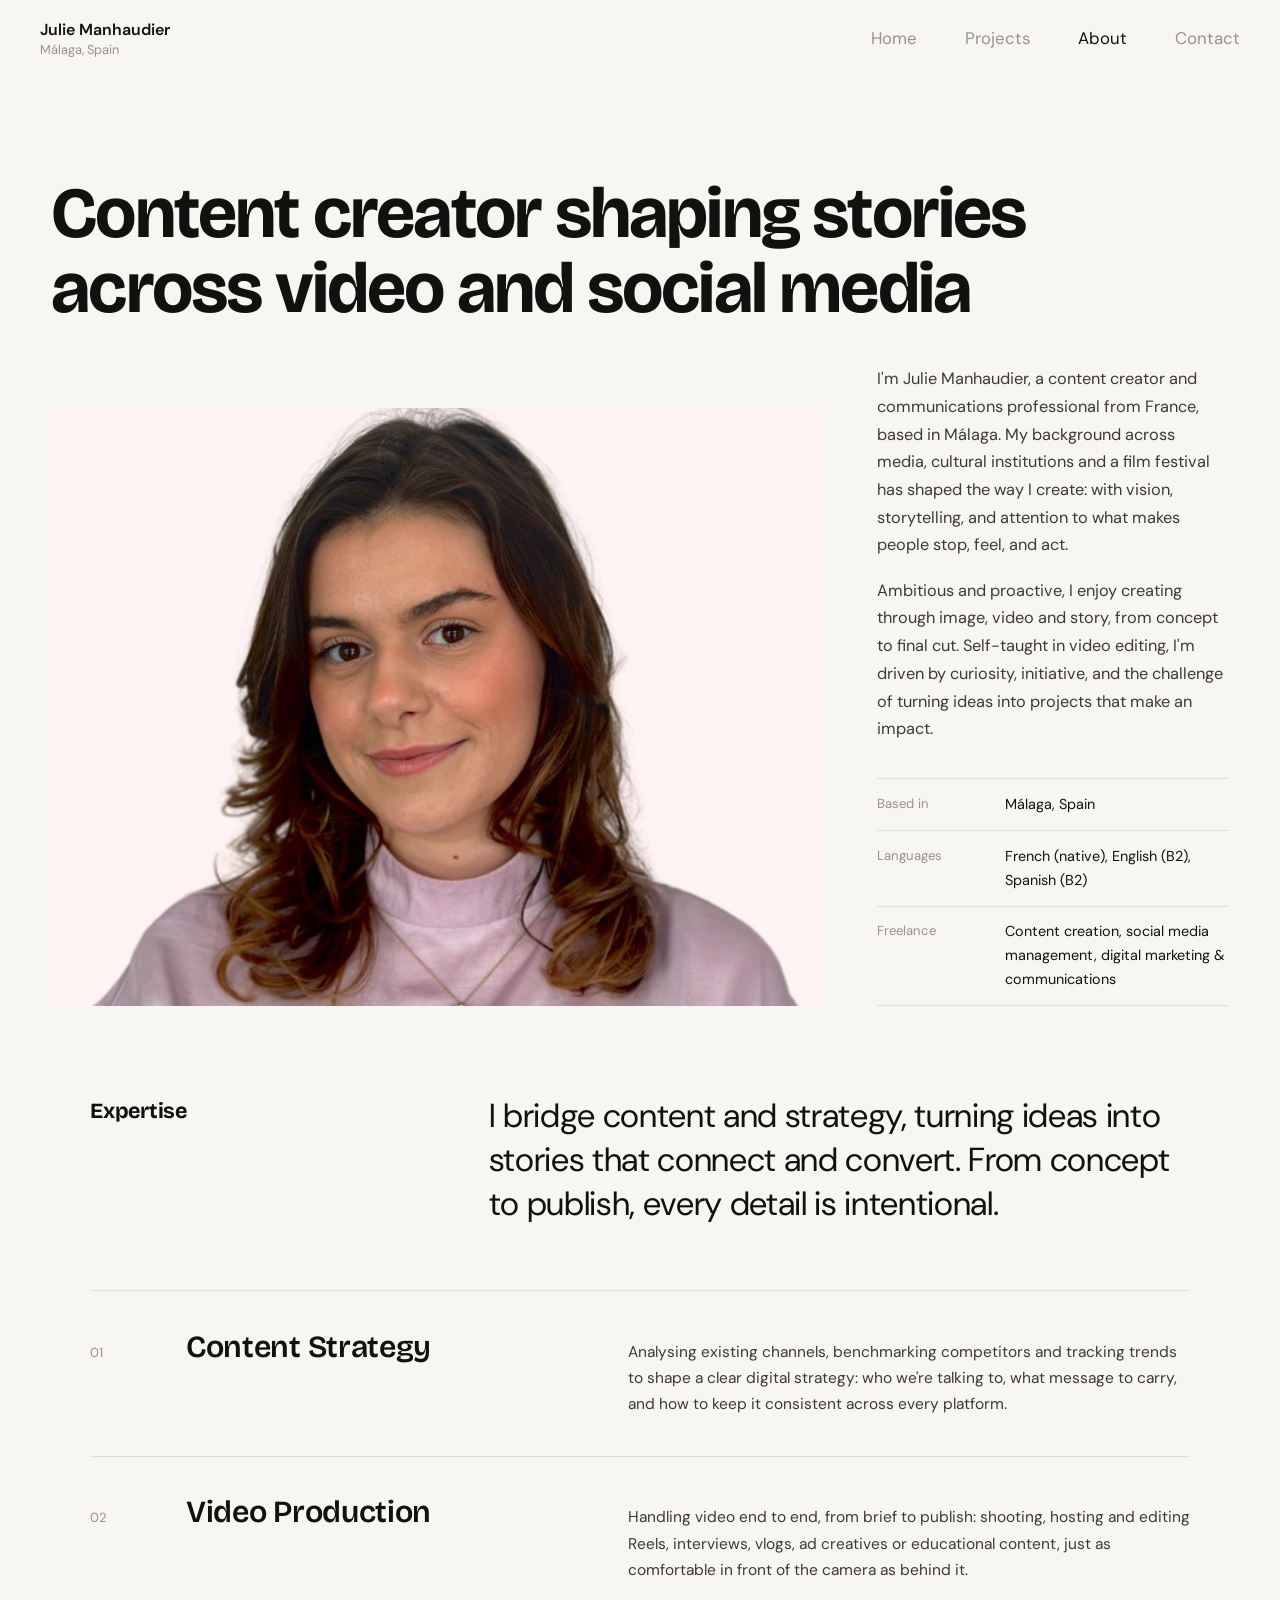
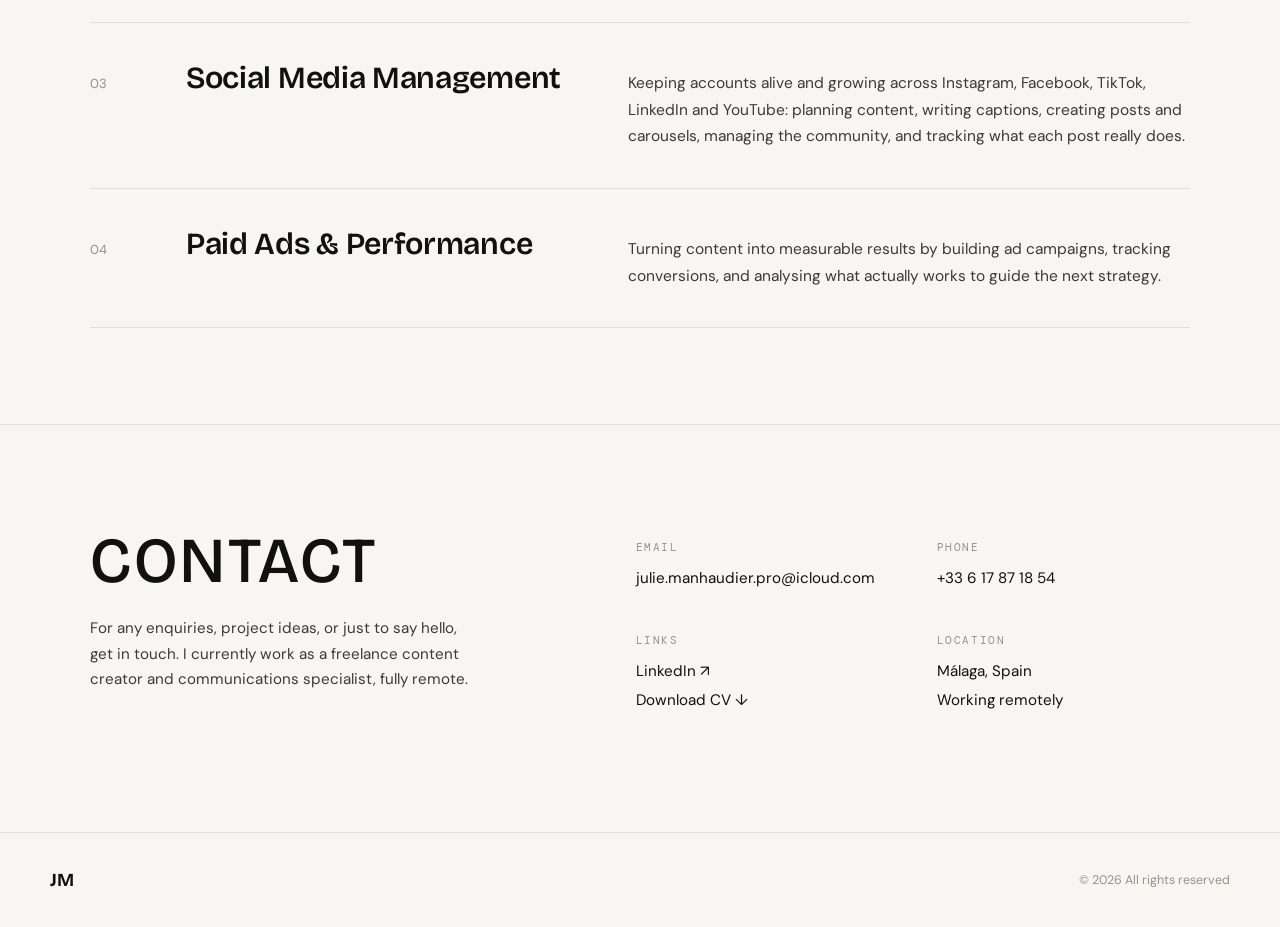
==== commit 32e5672f: "de" ====
--- a/about.html
+++ b/about.html
@@ -69,7 +69,7 @@
           <dl class="about-facts">
             <div><dt>Based in</dt><dd>Málaga, Spain</dd></div>
             <div><dt>Languages</dt><dd>French (native), English (B2), Spanish (B2)</dd></div>
-            <div><dt>Open to</dt><dd>Content creation, social media management, digital marketing &amp; communications</dd></div>
+            <div><dt>Freelance</dt><dd>Content creation, social media management, digital marketing &amp; communications</dd></div>
           </dl>
         </div>
       </div>
@@ -114,7 +114,7 @@
       <div class="contact-grid">
         <div class="contact-left">
           <h2 class="contact-title reveal-up">Contact</h2>
-          <p class="contact-sub reveal-up">For any enquiries, or just to say hello, get in touch. Available for full-time roles, in Málaga, remote, or internationally.</p>
+          <p class="contact-sub reveal-up">For any enquiries, project ideas, or just to say hello, get in touch. I currently work as a freelance content creator and communications specialist, fully remote.</p>
         </div>
         <div class="contact-info reveal-up">
           <div class="contact-block">
@@ -133,7 +133,7 @@
           <div class="contact-block">
             <span class="contact-label">Location</span>
             <span>Málaga, Spain</span>
-            <span>Open to relocation</span>
+            <span>Working remotely</span>
           </div>
         </div>
       </div>
--- a/style.css
+++ b/style.css
@@ -904,6 +904,7 @@
    they read black on the cream pages, white on the dark project pages.
 ════════════════════════ */
 .cursor-dot {
+  display: none; /* custom cursor disabled — native pointer restored */
   width: 8px; height: 8px;
   background: #fff;
   mix-blend-mode: difference;
@@ -915,6 +916,7 @@
   pointer-events: none;
 }
 .cursor-ring {
+  display: none; /* custom cursor disabled — native pointer restored */
   width: 40px; height: 40px;
   border: 1.5px solid #fff;
   mix-blend-mode: difference;
@@ -931,8 +933,10 @@
 
 /* Hide the native pointer only on real mouse devices */
 @media (hover: hover) and (pointer: fine) {
-  body, a, button, .btn, .project-card, .expertise-row { cursor: none; }
-  /* keep the real pointer where precision matters */
+  body { cursor: auto; }
+  /* clickable things get the hand pointer */
+  a, button, .btn, .project-card, .expertise-row { cursor: pointer; }
+  /* keep the text/precision cursor where it matters */
   video, input, textarea, select { cursor: auto; }
 }
 /* Touch devices — no custom cursor at all */
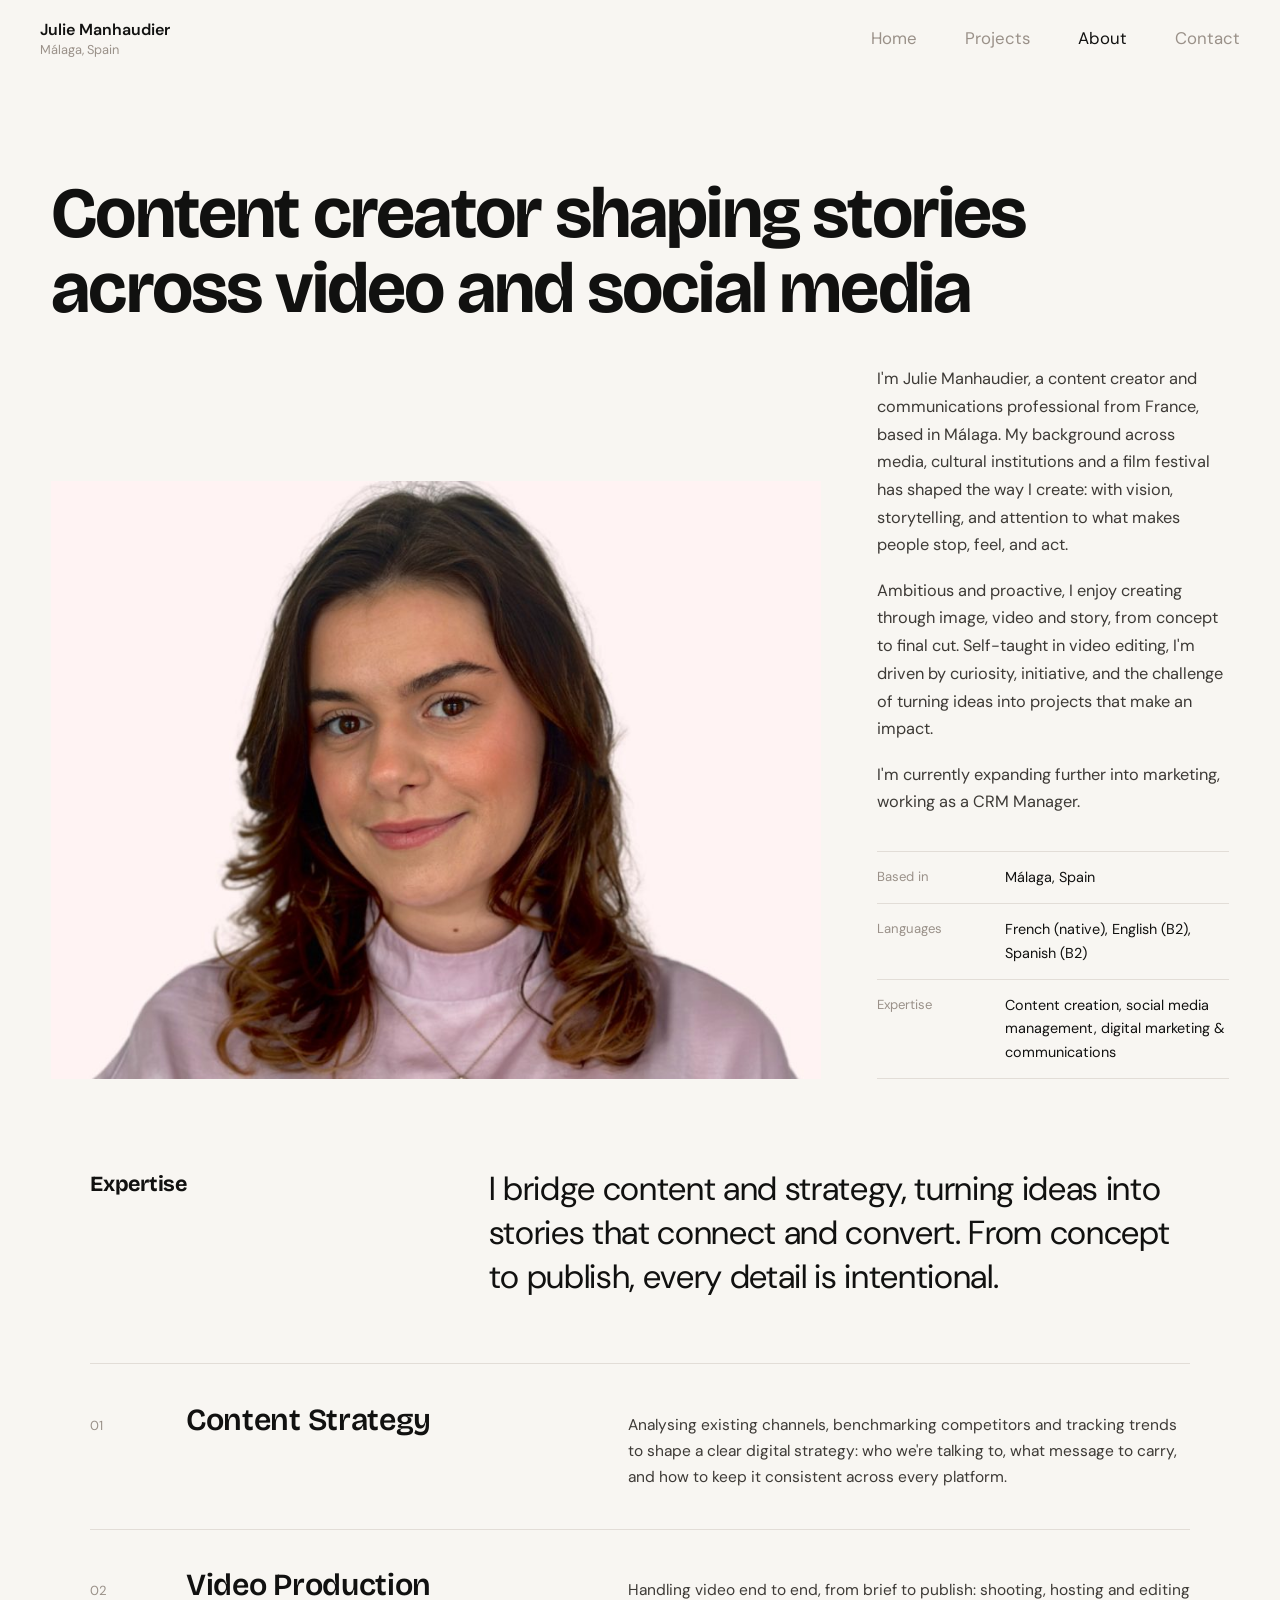
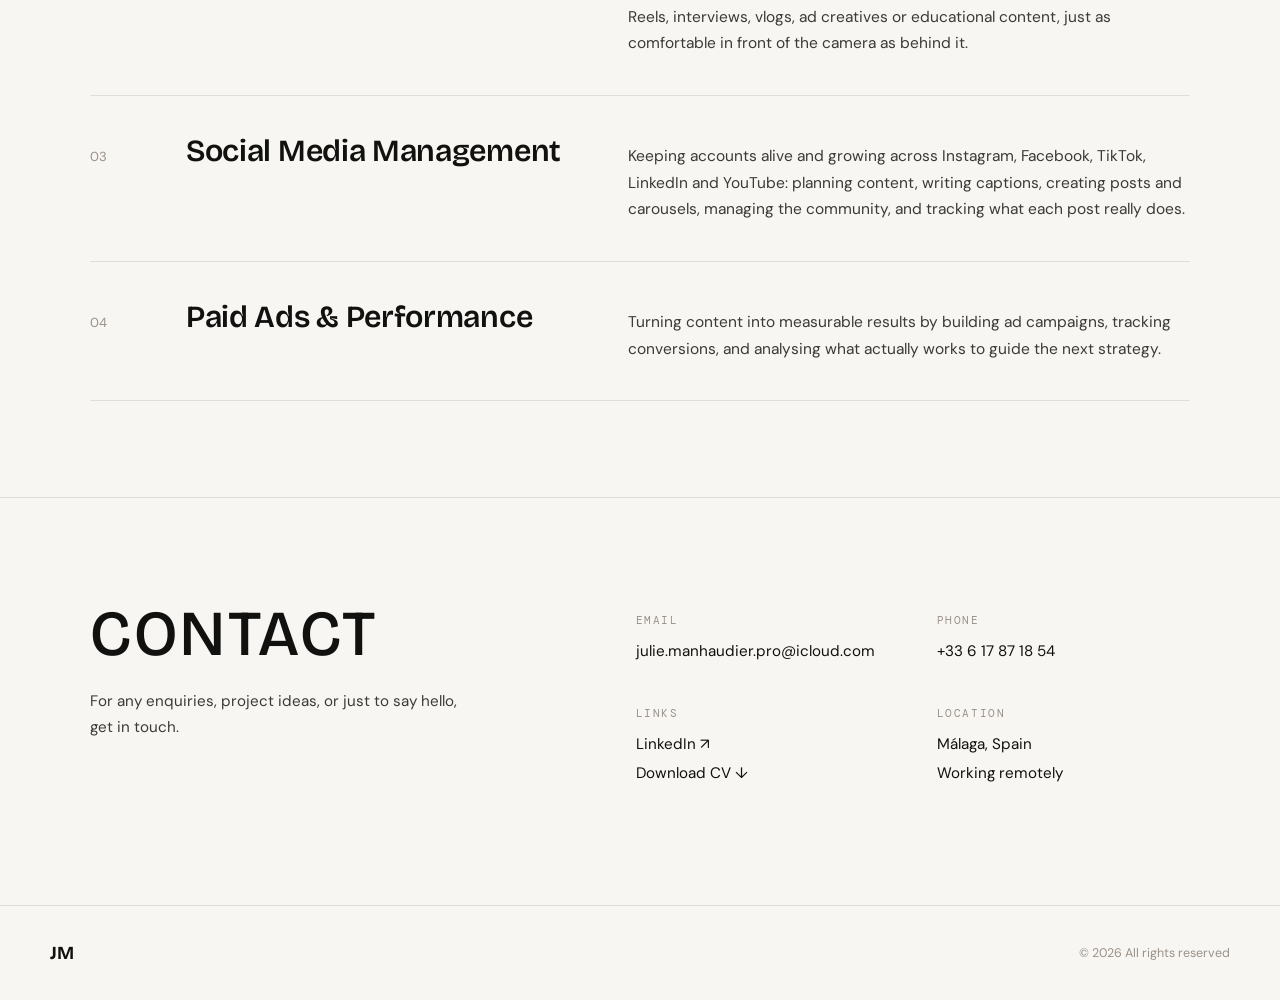
==== commit c3fe194f: "d" ====
--- a/about.html
+++ b/about.html
@@ -66,10 +66,11 @@
         <div class="about-bio reveal-up">
           <p>I'm Julie Manhaudier, a content creator and communications professional from France, based in Málaga. My background across media, cultural institutions and a film festival has shaped the way I create: with vision, storytelling, and attention to what makes people stop, feel, and act.</p>
           <p>Ambitious and proactive, I enjoy creating through image, video and story, from concept to final cut. Self-taught in video editing, I'm driven by curiosity, initiative, and the challenge of turning ideas into projects that make an impact.</p>
+          <p>I'm currently expanding further into marketing, working as a CRM Manager.</p>
           <dl class="about-facts">
             <div><dt>Based in</dt><dd>Málaga, Spain</dd></div>
             <div><dt>Languages</dt><dd>French (native), English (B2), Spanish (B2)</dd></div>
-            <div><dt>Freelance</dt><dd>Content creation, social media management, digital marketing &amp; communications</dd></div>
+            <div><dt>Expertise</dt><dd>Content creation, social media management, digital marketing &amp; communications</dd></div>
           </dl>
         </div>
       </div>
@@ -114,7 +115,7 @@
       <div class="contact-grid">
         <div class="contact-left">
           <h2 class="contact-title reveal-up">Contact</h2>
-          <p class="contact-sub reveal-up">For any enquiries, project ideas, or just to say hello, get in touch. I currently work as a freelance content creator and communications specialist, fully remote.</p>
+          <p class="contact-sub reveal-up">For any enquiries, project ideas, or just to say hello, get in touch.</p>
         </div>
         <div class="contact-info reveal-up">
           <div class="contact-block">
@@ -128,7 +129,7 @@
           <div class="contact-block">
             <span class="contact-label">Links</span>
             <a href="https://www.linkedin.com/in/juliemanhaudier" target="_blank" rel="noopener">LinkedIn ↗</a>
-            <a href="resume_manhaudier_julie.pdf" download>Download CV ↓</a>
+            <a href="resume_julie_manhaudier.pdf" download>Download CV ↓</a>
           </div>
           <div class="contact-block">
             <span class="contact-label">Location</span>
@@ -155,7 +156,7 @@
       var img = document.getElementById('aboutPhoto');
       if (!img) return;
       var shots = [
-        'Media/1.jpg', 'Media/2.jpg', 'Media/3.jpg', 'Media/4.jpg', 'Media/5.jpg'
+        'Media/1.jpg', 'Media/3.jpg', 'Media/6.jpg', 'Media/5.jpg'
       ];
       shots.forEach(function (s) { var p = new Image(); p.src = s; }); // preload
       var i = 0;
